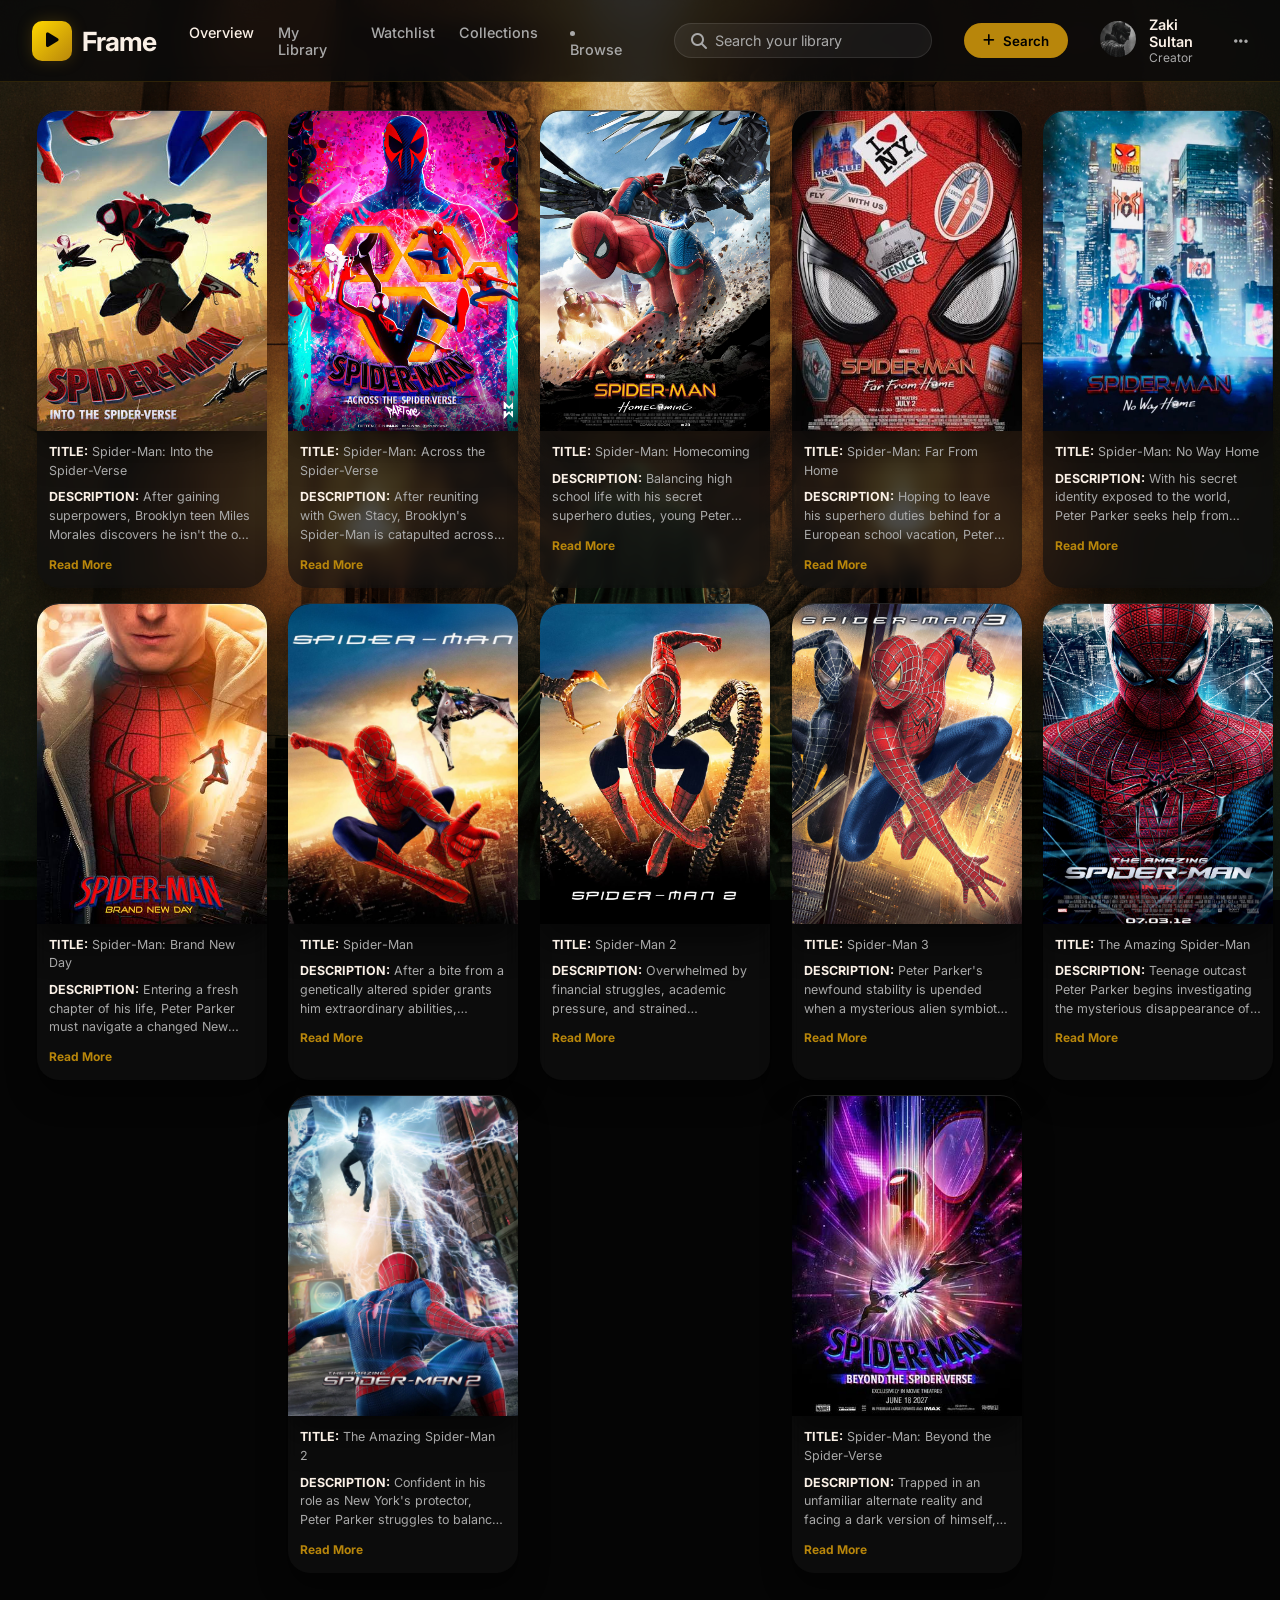
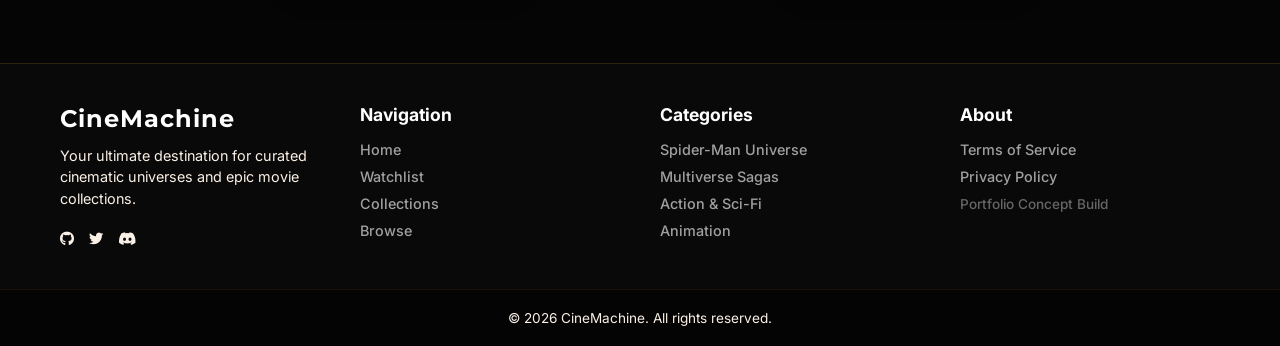
==== index.html @ 495c9191 "practicing more operators" ====
<!DOCTYPE html>
<html lang="en">
<head>
    <meta charset="UTF-8">
    <meta name="viewport" content="width=device-width, initial-scale=1.0">
    <title>Frame - Streaming Library</title>
    <!-- Font Awesome for icons -->
    <link rel="stylesheet" href="https://cdnjs.cloudflare.com/ajax/libs/font-awesome/6.4.0/css/all.min.css">
    <!-- Google Fonts -->
    <link href="https://fonts.googleapis.com/css2?family=Inter:wght@300;400;500;600;700&family=Montserrat:wght@400;500;600;700&display=swap" rel="stylesheet">
    
    <!-- Link to external CSS file -->
    <link rel="stylesheet" href="style.css">
</head>
<body>
    <div class="app-container">
        <!-- Navigation Bar -->
        <nav class="navbar">
            <div class="nav-left">
                <div class="logo">
                    <div class="logo-icon"><i class="fa-solid fa-play"></i></div>
                    <span>Frame</span>
                </div>
                <ul class="nav-links">
                    <li class="active"><a href="#">Overview</a></li>
                    <li><a href="#">My Library</a></li>
                    <li><a href="#">Watchlist</a></li>
                    <li><a href="#">Collections</a></li>
                </ul>
                <li class="dropdown">
                    <a href="#" class="dropbtn">Browse</a>
                    <ul class="dropdown-content">
                        <li><a href="#">WEB</a></li>
                        <li><a href="#">NEW</a></li>
                        <li><a href="#">PAGE</a></li>
                    </ul>
                </li>
            </div>
            
            <div class="nav-right">
                <div class="search-bar">
                    <i class="fa-solid fa-magnifying-glass"></i>
                    <input type="text" placeholder="Search your library">
                </div>
                <button class="add-title-btn">
                    <i class="fa-solid fa-plus"></i> Search
                </button>
                <div class="user-profile">
                    <!-- Added a label around the image linked to the hidden file input so the JS avatar logic works -->
                    <label for="avatarInput" style="cursor: pointer; margin: 0; padding: 0;">
                        <img src="images/DP.jpg" onerror="this.src='https://placehold.co/36x36/111/fff?text=ZS'" alt="Zaki Sultan" class="avatar" id="navAvatar">
                    </label>
                    <input type="file" id="avatarInput" accept="image/*" style="display: none;">
                    
                    <div class="user-info">
                        <span class="user-name">Zaki Sultan</span>
                        <span class="user-plan">Creator</span>
                    </div>
                    <i class="fa-solid fa-ellipsis hover-icon"></i>
                </div>
            </div>
        </nav>
    </div>

    <div class="main-content">
       <div class="grid-header">
           <!-- <h3>RECOMMENDED FOR YOU</h3> -->
        </div>

        <div class="cards-grid">
            <div class="cards">
                <img src="images/c1.jpg" onerror="this.src='https://placehold.co/300x400/111/fff?text=Spider-Verse'" alt="spider-man into the spider-verse" class="card-image">
                <div class="details">
                    <p><b>TITLE:</b> Spider-Man: Into the Spider-Verse</p>
                    <p class="desc-text"><b>DESCRIPTION:</b> After gaining superpowers, Brooklyn teen Miles Morales discovers he isn't the only Spider-Man. He must team up with dimensionally-displaced heroes to stop a ruthless kingpin from destroying their realities.</p>
                    <button class="read-more-btn">Read More</button>
                </div>
            </div>

             <div class="cards">
                <img src="images/c3.jpg" onerror="this.src='https://placehold.co/300x400/111/fff?text=Across+Verse'" alt="spider-man across the spider-verse" class="card-image">
                <div class="details">
                    <p><b>TITLE:</b> Spider-Man: Across the Spider-Verse</p>
                    <p class="desc-text"><b>DESCRIPTION:</b> After reuniting with Gwen Stacy, Brooklyn's Spider-Man is catapulted across the Multiverse where he encounters a society of spider-heroes protecting reality. When they clash over how to handle a dangerous new threat, Miles must face off against the other Spiders to save the people he loves most.</p>
                    <button class="read-more-btn">Read More</button>
                </div>
            </div>

             <div class="cards">
                <img src="images/c2.jpg" onerror="this.src='https://placehold.co/300x400/111/fff?text=Homecoming'" alt="spider-man homecoming" class="card-image">
                <div class="details">
                    <p><b>TITLE:</b> Spider-Man: Homecoming</p>
                    <p class="desc-text"><b>DESCRIPTION:</b> Balancing high school life with his secret superhero duties, young Peter Parker strives to prove himself under the watchful eye of mentor Tony Stark. But when a ruthless scavenger known as the Vulture begins peddling dangerous alien weapons, Peter must take matters into his own hands to protect his city and discover what it truly means to be a hero.</p>
                    <button class="read-more-btn">Read More</button>
                </div>
            </div>

             <div class="cards">
                <img src="images/c4.jpg" onerror="this.src='https://placehold.co/300x400/111/fff?text=Far+From+Home'" alt="spider-man far from home" class="card-image">
                <div class="details">
                    <p><b>TITLE:</b> Spider-Man: Far From Home</p>
                    <p class="desc-text"><b>DESCRIPTION:</b> Hoping to leave his superhero duties behind for a European school vacation, Peter Parker's plans are derailed when Nick Fury recruits him to fight mysterious elemental creatures. Teaming up with a new hero from another dimension, Peter must step up to protect his friends and uncover the truth behind these world-threatening attacks.</p>
                    <button class="read-more-btn">Read More</button>
                </div>
            </div>

            <div class="cards">
                <img src="images/c5.jpg" onerror="this.src='https://placehold.co/300x400/111/fff?text=No+Way+Home'" alt="spider-man no way home" class="card-image">
                <div class="details">
                    <p><b>TITLE:</b> Spider-Man: No Way Home</p>
                    <p class="desc-text"><b>DESCRIPTION:</b> With his secret identity exposed to the world, Peter Parker seeks help from Doctor Strange to magically erase the public's memory of his double life. But when the dangerous spell fractures the multiverse, Peter is forced to battle iconic villains from alternate realities and face his greatest challenge yet.</p>
                    <button class="read-more-btn">Read More</button>
                </div>
            </div>

            <div class="cards">
                <img src="images/c6.jpg" onerror="this.src='https://placehold.co/300x400/111/fff?text=Brand+New+Day'" alt="spider-man brand new day" class="card-image">
                <div class="details">
                    <p><b>TITLE:</b> Spider-Man: Brand New Day</p>
                    <p class="desc-text"><b>DESCRIPTION:</b> Entering a fresh chapter of his life, Peter Parker must navigate a changed New York City where his usual support system is gone and a wave of dangerous new criminals is on the rise. Stripped back to basics, he must rebuild his life from the ground up and rely on his classic web-slinging skills to prove once again what it takes to be Spider-Man.</p>
                    <button class="read-more-btn">Read More</button>
                </div>
            </div>

            <div class="cards">
                <img src="images/c7.jpg" onerror="this.src='https://placehold.co/300x400/111/fff?text=Spider-Man+1'" alt="spider-man" class="card-image">
                <div class="details">
                    <p><b>TITLE:</b> Spider-Man</p>
                    <p class="desc-text"><b>DESCRIPTION:</b> After a bite from a genetically altered spider grants him extraordinary abilities, awkward high schooler Peter Parker learns a painful lesson about responsibility following a personal tragedy. Embracing his destiny as Spider-Man, he must protect New York City from the ruthless and mentally unstable Green Goblin.</p>
                    <button class="read-more-btn">Read More</button>
                </div>
            </div>

            <div class="cards">
                <img src="images/c8.jpg" onerror="this.src='https://placehold.co/300x400/111/fff?text=Spider-Man+2'" alt="spider-man 2" class="card-image">
                <div class="details">
                    <p><b>TITLE:</b> Spider-Man 2</p>
                    <p class="desc-text"><b>DESCRIPTION:</b> Overwhelmed by financial struggles, academic pressure, and strained relationships, Peter Parker finds his powers fading just as a lab accident creates the multi-tentacled menace Doctor Octopus. Torn between pursuing a normal life and honoring his heroic calling, Peter must decide what wearing the mask truly costs.</p>
                    <button class="read-more-btn">Read More</button>
                </div>
            </div>

            <div class="cards">
                <img src="images/c9.jpg" onerror="this.src='https://placehold.co/300x400/111/fff?text=Spider-Man+3'" alt="spider-man 3" class="card-image">
                <div class="details">
                    <p><b>TITLE:</b> Spider-Man 3</p>
                    <p class="desc-text"><b>DESCRIPTION:</b> Peter Parker's newfound stability is upended when a mysterious alien symbiote latches onto his suit, amplifying his aggression and corrupting his moral compass. Consumed by his own hubris and inner darkness, he must fight to save his closest relationships while facing the tragic Sandman and a vengeful adversary.</p>
                    <button class="read-more-btn">Read More</button>
                </div>
            </div>

            <div class="cards">
                <img src="images/c10.jpg" onerror="this.src='https://placehold.co/300x400/111/fff?text=TASM+1'" alt="the amazing spider-man" class="card-image">
                <div class="details">
                    <p><b>TITLE:</b> The Amazing Spider-Man</p>
                    <p class="desc-text"><b>DESCRIPTION:</b> Teenage outcast Peter Parker begins investigating the mysterious disappearance of his parents, leading him to a genetic laboratory where a spider bite grants him superhuman abilities. As he uncovers his father's secrets, Peter must embrace his new identity as Spider-Man to stop his mentor-turned-enemy from unleashing a mutated reptilian menace on New York City.</p>
                    <button class="read-more-btn">Read More</button>
                </div>
            </div>

            <div class="cards">
                <img src="images/c11.webp" onerror="this.src='https://placehold.co/300x400/111/fff?text=TASM+2'" alt="the amazing spider-man 2" class="card-image">
                <div class="details">
                    <p><b>TITLE:</b> The Amazing Spider-Man 2</p>
                    <p class="desc-text"><b>DESCRIPTION:</b> Confident in his role as New York's protector, Peter Parker struggles to balance his life as Spider-Man with his complicated relationship with Gwen Stacy. When the electrifying villain Electro emerges and his old friend Harry Osborn returns, Peter realizes that all of his greatest enemies share a dark connection to the secretive corporation Oscorp.</p>
                    <button class="read-more-btn">Read More</button>
                </div>
            </div>

            <div class="cards">
                <img src="images/c12.jpg" onerror="this.src='https://placehold.co/300x400/111/fff?text=Beyond+Verse'" alt="spider-man beyond the spider-verse" class="card-image">
                <div class="details">
                    <p><b>TITLE:</b> Spider-Man: Beyond the Spider-Verse</p>
                    <p class="desc-text"><b>DESCRIPTION:</b> Trapped in an unfamiliar alternate reality and facing a dark version of himself, Miles Morales desperately races against time to return to his own dimension and protect his loved ones. As the reality-altering villain the Spot threatens to unravel the multiverse, Gwen Stacy leads a rogue team of Spider-allies on a high-stakes rescue mission before existence itself collapses.</p>
                    <button class="read-more-btn">Read More</button>
                </div>
            </div>
        </div>
    </div>

    <footer class="footer">
        <div class="footer-container">
            <!-- Brand Column -->
            <div class="footer-col brand-col">
              <h3 class="footer-logo">CineMachine</h3>
              <p class="footer-desc">Your ultimate destination for curated cinematic universes and epic movie collections.</p>
              <div class="social-icons">
                <a href="#" aria-label="https://github.com/Sultan-06" target="_blank"><i class="fa-brands fa-github"></i></a>
                <a href="#" aria-label="Twitter"><i class="fa-brands fa-twitter"></i></a>
                <a href="#" aria-label="Discord"><i class="fa-brands fa-discord"></i></a>
              </div>
            </div>

            <!-- Quick Links -->
            <div class="footer-col">
              <h4>Navigation</h4>
              <ul>
                <li><a href="#">Home</a></li>
                <li><a href="#">Watchlist</a></li>
                <li><a href="#">Collections</a></li>
                <li><a href="#">Browse</a></li>
              </ul>
            </div>

            <!-- Categories -->
            <div class="footer-col">
              <h4>Categories</h4>
              <ul>
                <li><a href="#">Spider-Man Universe</a></li>
                <li><a href="#">Multiverse Sagas</a></li>
                <li><a href="#">Action & Sci-Fi</a></li>
                <li><a href="#">Animation</a></li>
              </ul>
            </div>

            <!-- Legal / Info -->
            <div class="footer-col">
              <h4>About</h4>
              <ul>
                <li><a href="#">Terms of Service</a></li>
                <li><a href="#">Privacy Policy</a></li>
                <li><span class="footer-note">Portfolio Concept Build</span></li>
              </ul>
            </div>
        </div>
        <div class="copyright-banner">
            <p>&copy; 2026 CineMachine. All rights reserved.</p>
        </div>
    </footer>


    <!-- Link to external JS file -->
    <script src="script.js"></script>
</body>
</html>
---- style.css ----
:root {
    --accent-green: #B8860B; /* Burnished Gold */
    --accent-green-hover: #D4AF37; /* Lighter gold for hover */
    --accent-green-dim: rgba(184, 134, 11, 0.25); /* Gold with opacity */
    --text-main: #FAF0E6; /* Antique Ivory */
    --text-muted: #A9A9A9; /* Softer Grey */
    --border-color: rgba(255, 255, 255, 0.1);
}

* {
    margin: 0;
    padding: 0;
    box-sizing: border-box;
    color: var(--text-main);
    font-family: 'Inter', sans-serif;
}

body {
    margin: 0;
    padding: 0;
    /* Fallback dark color if image fails to load */
    background-color: #050505; 
    background-image: url('avgback.jpg'); 
    background-attachment: fixed; 
    background-repeat: no-repeat; 
    background-position: center center; 
    background-size: cover; 
}

/* Navbar */
.navbar {
    width: 100%;
    margin: 0;
    display: flex;
    justify-content: space-between;
    align-items: center;
    gap: 2rem;
    padding: 1rem 2rem;
    background: rgba(10, 10, 10, 0.85);
    backdrop-filter: blur(12px);
    border-bottom: 1px solid rgba(184, 134, 11, 0.2);
    position: fixed;
    top: 0;
    left: 0;
    z-index: 100;
}

.nav-left,
.nav-right {
    display: flex;
    align-items: center;
    gap: 2rem;
}

.logo {
    display: flex;
    align-items: center;
    gap: 0.6rem;
    color: var(--text-main);
    font-size: 1.65rem;
    font-weight: 700;
    letter-spacing: -0.03em;
    white-space: nowrap;
}

.logo-icon {
    display: flex;
    align-items: center;
    justify-content: center;
    width: 40px;
    height: 40px;
    color: #000;
    background: linear-gradient(135deg, #FFD700 0%, var(--accent-green) 100%);
    border-radius: 10px;
    box-shadow: 0 0 15px var(--accent-green-dim);
}

.logo-icon i {
    color: #050505;
    font-size: 1.05rem;
}

.nav-links {
    display: flex;
    gap: 1.5rem;
    padding: 0;
    list-style: none;
}

.dropdown-content,
.dropbtn,
.nav-links ,li, a {
    color: var(--text-muted);
    text-decoration: none;
    font-size: 0.9rem;
    font-weight: 500;
    transition: color 0.2s ease;
}

.nav-links a:hover,
.nav-links li.active a {
    color: var(--text-main);
}

.text-sm {
    font-size: 0.75rem;
}

.search-bar {
    display: flex;
    align-items: center;
    gap: 0.5rem;
    padding: 0.5rem 1rem;
    background: rgba(255, 255, 255, 0.06);
    border: 1px solid var(--border-color);
    border-radius: 20px;
}

.search-bar i {
    color: var(--text-muted);
}

.search-bar input {
    width: 200px;
    color: var(--text-main);
    background: transparent;
    border: none;
    outline: none;
    font-size: 0.9rem;
}

.search-bar input::placeholder {
    color: var(--text-muted);
}

.add-title-btn {
    display: flex;
    align-items: center;
    gap: 0.5rem;
    padding: 0.6rem 1.2rem;
    color: #000;
    background: var(--accent-green);
    border: none;
    border-radius: 20px;
    font-weight: 600;
    cursor: pointer;
    transition: background 0.2s ease;
}

.add-title-btn i {
    color: #000000;
}

.add-title-btn:hover {
    background: var(--accent-green-hover);
}

.user-profile {
    display: flex;
    align-items: center;
    gap: 0.8rem;
}

.avatar {
    width: 36px;
    height: 36px;
    object-fit: cover;
    border-radius: 50%;
}

.user-info {
    display: flex;
    flex-direction: column;
}

.user-name {
    font-size: 0.9rem;
    font-weight: 600;
}

.user-plan {
    color: var(--text-muted);
    font-size: 0.75rem;
}

.hover-icon {
    color: var(--text-muted);
    cursor: pointer;
}

@media (max-width: 1024px) {
    .nav-links {
        display: none;
    }
}

@media (max-width: 700px) {
    .navbar {
        padding: 1rem;
    }
    .search-bar {
        display: none;
    }
    .user-info,
    .hover-icon {
        display: none;
    }
    .nav-left,
    .nav-right {
        gap: 1rem;
    }
    .add-title-btn {
        padding: 0.55rem 0.8rem;
    }
    .grid-header {
        margin: 90px 0 0 20px !important;
    }
    .cards-grid {
        margin: 20px 0 30px 0 !important;
        justify-content: center !important;
    }
}

.main-content {
    padding-bottom: 20px;
}

.grid-header {
    display: flex;
    justify-content: space-between;
    align-items: center;
    margin: 90px 0 0 50px;
}

.cards-grid {
    display: flex;
    flex-wrap: wrap;
    justify-content: space-evenly;
    gap: 15px;
    margin: 20px 0 30px 30px;
}

.cards {
    position: relative;
    width: 230px; /* Slightly wider to accommodate text gracefully */
    /* margin-bottom: 25px; */
    display: flex;
    flex-direction: column;
    align-items: stretch;
    background: rgba(15, 15, 15, 0.75);
    backdrop-filter: blur(6px);
    border-top: 1px solid rgba(255, 255, 255, 0.1);
    border-radius: 22px;
    overflow: hidden;
    padding: 0 0 16px;
    box-shadow: 0 15px 30px rgba(0, 0, 0, 0.45);
    transition: transform 0.2s ease, height 0.3s ease;
}

.cards .card-image {
    width: 100%;
    height: 320px;
    object-fit: cover;
    display: block;
    border-radius: 22px 22px 0 0;
    box-shadow: 0 18px 35px rgba(0, 0, 0, 0.45);
}

.cards:hover {
    transform: translateY(-5px);
}

.details {
    display: flex;
    flex-direction: column;
    align-items: flex-start;
    justify-content: flex-start;
    gap: 8px;
    padding: 12px 12px 0;
    width: 100%;
}

.details p {
    font-size: 0.78rem;
    color: var(--text-muted);
    line-height: 1.5;
}

.details p b {
    color: var(--text-main);
}

/* --- Read More / Read Less Styles --- */
.desc-text {
    display: -webkit-box;
    -webkit-line-clamp: 3; /* Limits to 3 lines initially */
    -webkit-box-orient: vertical;
    overflow: hidden;
    margin-bottom: 2px;
}

.desc-text.expanded {
    -webkit-line-clamp: unset; /* Removes limit when expanded */
    display: block;
}

.read-more-btn {
    background: none;
    border: none;
    color: var(--accent-green);
    font-size: 0.75rem;
    font-weight: 700;
    cursor: pointer;
    padding: 0;
    margin-top: 2px;
    text-align: left;
    transition: color 0.2s ease;
    outline: none;
}

.read-more-btn:hover {
    color: var(--accent-green-hover);
    text-decoration: underline;
}

.footer {
    background: rgba(10, 10, 10, 0.95);
    border-top: 1px solid rgba(184, 134, 11, 0.2);
    color: var(--text-muted);
    margin-top: 40px;
}

.footer-container {
    max-width: 1200px;
    margin: 0 auto;
    display: grid;
    grid-template-columns: repeat(auto-fit, minmax(220px, 1fr));
    gap: 40px;
    padding: 40px 20px;
}

.footer-logo {
    color: #ffffff;
    font-size: 1.5rem;
    margin-bottom: 12px;
    letter-spacing: 1px;
    font-family: 'Montserrat', sans-serif;
}

.footer-desc {
    font-size: 0.9rem;
    line-height: 1.5;
    margin-bottom: 20px;
}

.footer-col h4 {
    color: #ffffff;
    font-size: 1.1rem;
    margin-bottom: 16px;
}

.footer-col ul {
    list-style: none;
    padding: 0;
    margin: 0;
}

.footer-col ul li {
    margin-bottom: 10px;
}

.footer-col ul li a, .social-icons a {
    color: #a0a0a0;
    text-decoration: none;
    font-size: 0.9rem;
    transition: color 0.2s ease;
}

.footer-col ul li a:hover, .social-icons a:hover {
    color: var(--accent-green); 
}

.social-icons {
    display: flex;
    gap: 15px;
}

.footer-note {
    font-size: 0.85rem;
    color: #666;
}

.copyright-banner {
    text-align: center;
    padding: 20px 0;
    font-size: 0.85rem;
    color: var(--text-muted);
    border-top: 1px solid rgba(184, 134, 11, 0.1); 
    background: rgba(5, 5, 5, 0.95);
}

.dropdown {
  position: relative;
  text-decoration: none;
}

.dropdown-content {
  display: none;
  position: absolute;
  min-width: 160px;
  z-index: 1;
  list-style: none;
  padding: 0;
  margin: 0;
  text-decoration: none;
}

.dropdown:hover .dropdown-content {
  display: block;
}
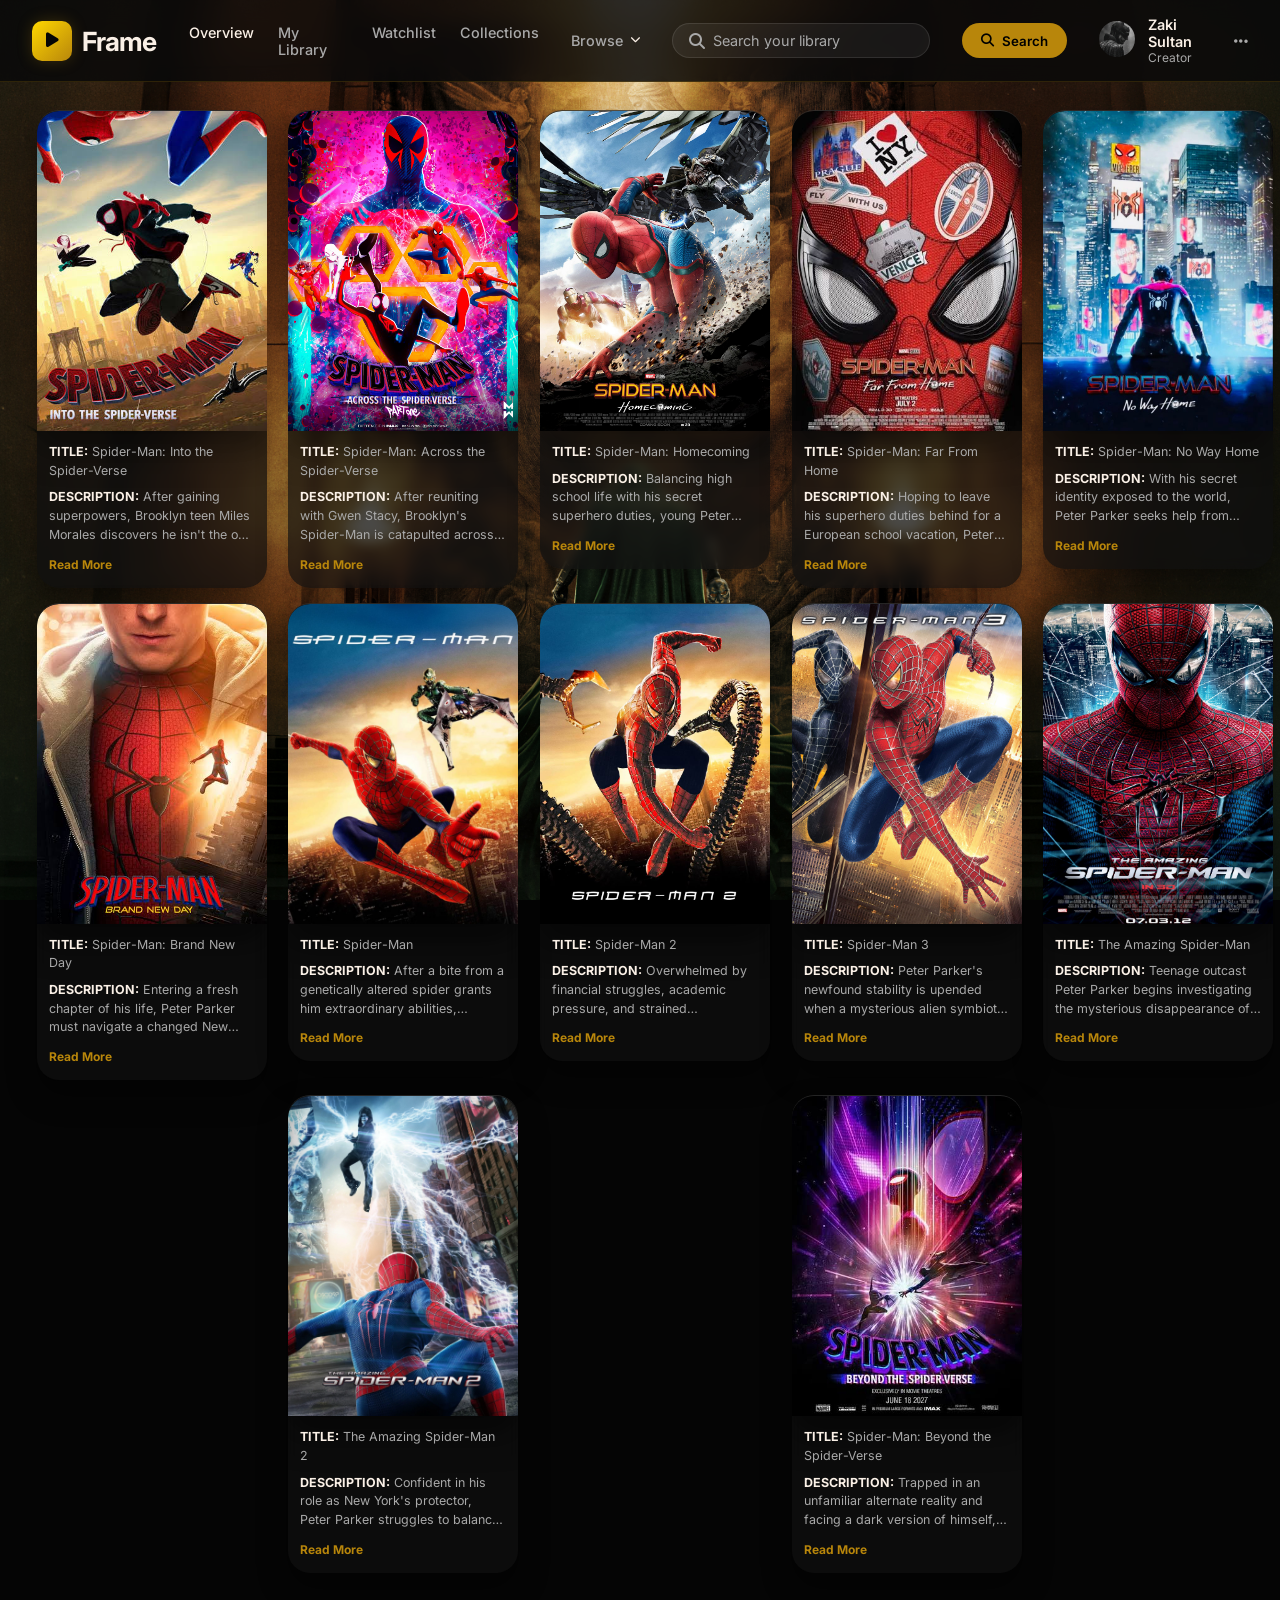
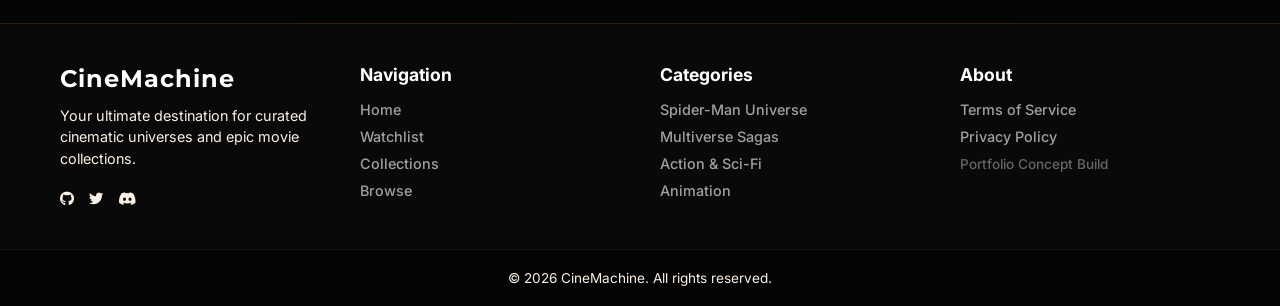
==== commit 7f03572a: "made alittle changes in navbar and footer" ====
--- a/index.html
+++ b/index.html
@@ -28,7 +28,9 @@
                     <li><a href="#">Collections</a></li>
                 </ul>
                 <li class="dropdown">
-                    <a href="#" class="dropbtn">Browse</a>
+                    <button type="button" class="dropbtn" aria-expanded="false" aria-haspopup="true">
+                        Browse <i class="fa-solid fa-chevron-down" aria-hidden="true"></i>
+                    </button>
                     <ul class="dropdown-content">
                         <li><a href="#">WEB</a></li>
                         <li><a href="#">NEW</a></li>
@@ -43,7 +45,7 @@
                     <input type="text" placeholder="Search your library">
                 </div>
                 <button class="add-title-btn">
-                    <i class="fa-solid fa-plus"></i> Search
+                    <i class="fa-solid fa-magnifying-glass"></i> Search
                 </button>
                 <div class="user-profile">
                     <!-- Added a label around the image linked to the hidden file input so the JS avatar logic works -->
--- a/style.css
+++ b/style.css
@@ -236,6 +236,7 @@
     display: flex;
     flex-wrap: wrap;
     justify-content: space-evenly;
+    align-items: flex-start;
     gap: 15px;
     margin: 20px 0 30px 30px;
 }
@@ -327,7 +328,6 @@
     background: rgba(10, 10, 10, 0.95);
     border-top: 1px solid rgba(184, 134, 11, 0.2);
     color: var(--text-muted);
-    margin-top: 40px;
 }
 
 .footer-container {
@@ -402,20 +402,72 @@
 .dropdown {
   position: relative;
   text-decoration: none;
+    list-style: none;
+}
+
+.dropbtn {
+    display: flex;
+    align-items: center;
+    gap: 0.45rem;
+    padding: 0;
+    background: none;
+    border: 0;
+    cursor: pointer;
+}
+
+.dropbtn i {
+    font-size: 0.65rem;
+    transition: transform 0.2s ease;
+}
+
+.dropdown.open .dropbtn i {
+    transform: rotate(180deg);
 }
 
 .dropdown-content {
-  display: none;
   position: absolute;
-  min-width: 160px;
-  z-index: 1;
+    top: calc(100% + 12px);
+    left: -12px;
+    z-index: 101;
+    min-width: 156px;
   list-style: none;
-  padding: 0;
+    padding: 6px;
   margin: 0;
   text-decoration: none;
-}
-
-.dropdown:hover .dropdown-content {
-  display: block;
-}
-
+    background: rgba(12, 11, 9, 0.97);
+    border: 1px solid rgba(184, 134, 11, 0.3);
+    border-radius: 8px;
+    box-shadow: 0 12px 28px rgba(0, 0, 0, 0.55);
+    backdrop-filter: blur(12px);
+    opacity: 0;
+    visibility: hidden;
+    transform: translateY(6px);
+    transition: opacity 0.18s ease, transform 0.18s ease, visibility 0.18s ease;
+}
+
+.dropdown-content li {
+    list-style: none;
+}
+
+.dropdown-content a {
+    display: block;
+    padding: 0.65rem 0.75rem;
+    color: var(--text-muted);
+    font-size: 0.8rem;
+    font-weight: 600;
+    border-radius: 5px;
+    transition: color 0.18s ease, background-color 0.18s ease;
+}
+
+.dropdown-content a:hover,
+.dropdown-content a:focus-visible {
+    color: var(--accent-green-hover);
+    background: rgba(184, 134, 11, 0.14);
+    outline: none;
+}
+
+.dropdown.open .dropdown-content {
+    opacity: 1;
+    visibility: visible;
+    transform: translateY(0);
+}
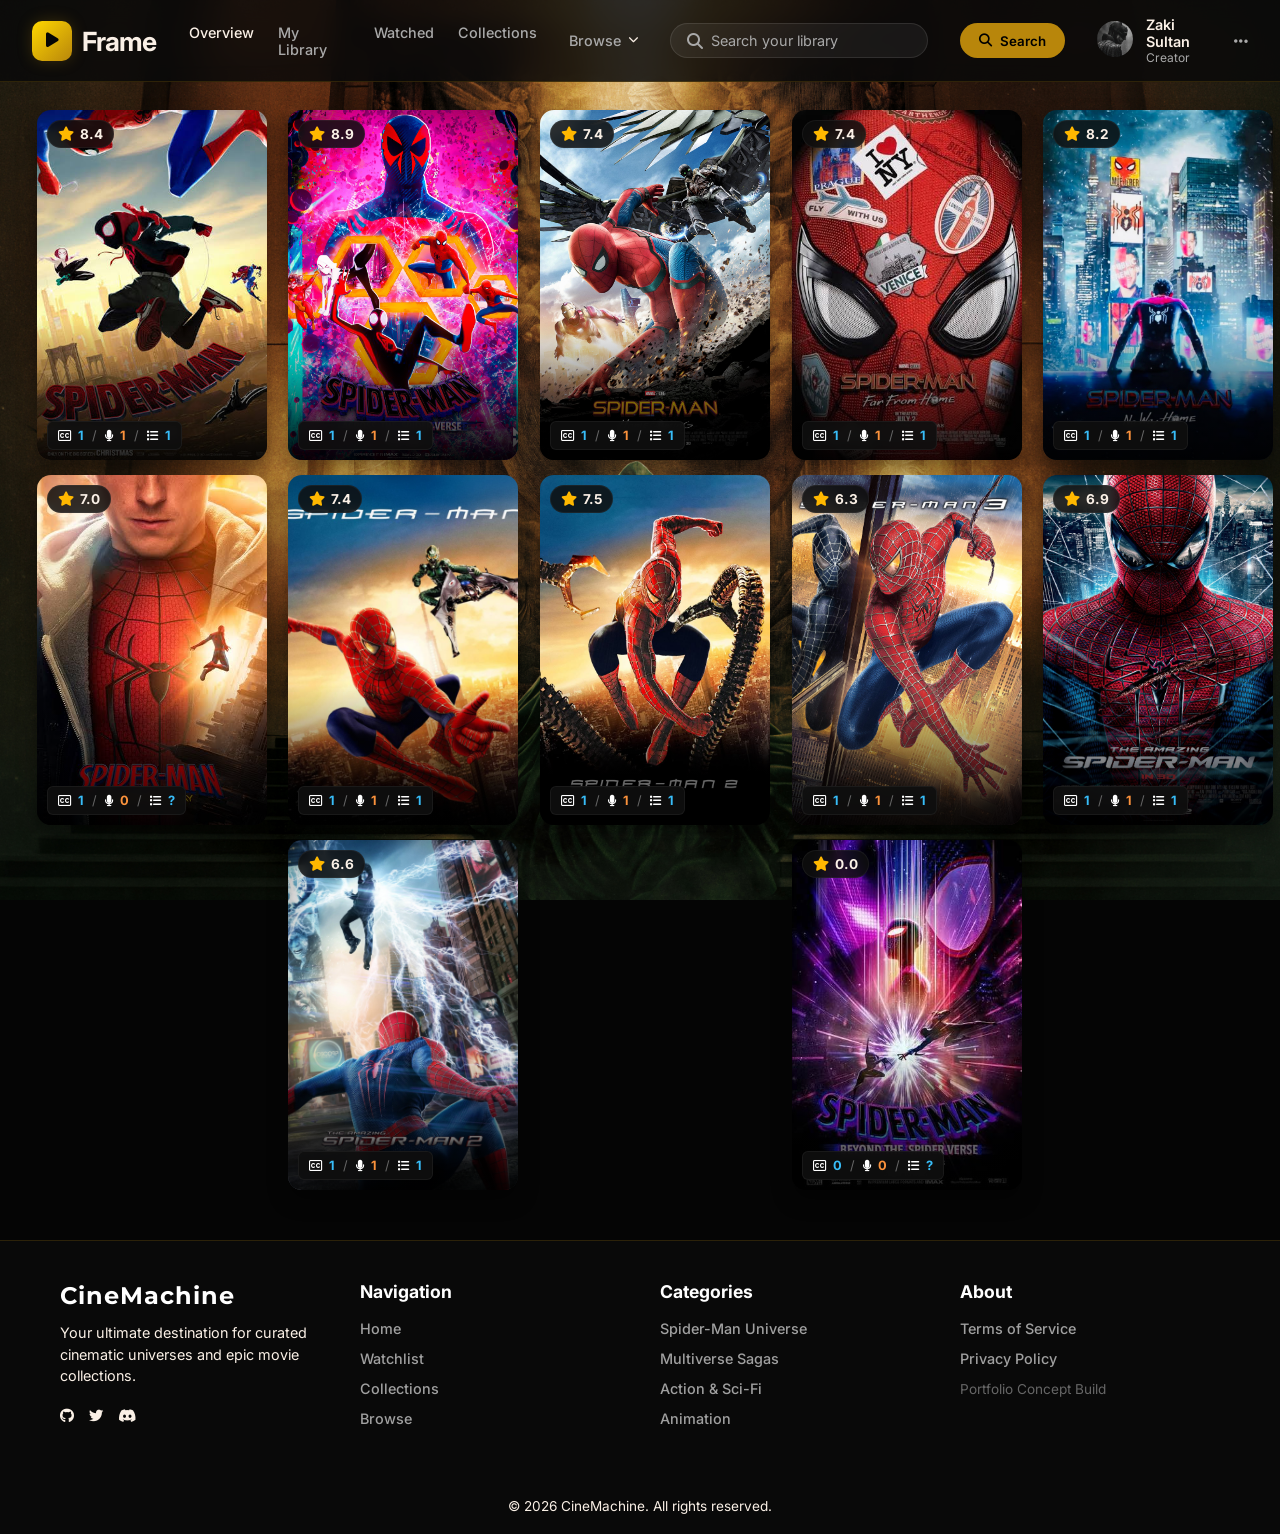
==== commit 21b62756: "changes the layout of the webpage" ====
--- a/index.html
+++ b/index.html
@@ -23,8 +23,8 @@
                 </div>
                 <ul class="nav-links">
                     <li class="active"><a href="#">Overview</a></li>
-                    <li><a href="#">My Library</a></li>
-                    <li><a href="#">Watchlist</a></li>
+                    <li><a href="pages/mylibrary.html">My Library</a></li>
+                    <li><a href="#">Watched</a></li>
                     <li><a href="#">Collections</a></li>
                 </ul>
                 <li class="dropdown">
@@ -69,114 +69,9 @@
            <!-- <h3>RECOMMENDED FOR YOU</h3> -->
         </div>
 
-        <div class="cards-grid">
-            <div class="cards">
-                <img src="images/c1.jpg" onerror="this.src='https://placehold.co/300x400/111/fff?text=Spider-Verse'" alt="spider-man into the spider-verse" class="card-image">
-                <div class="details">
-                    <p><b>TITLE:</b> Spider-Man: Into the Spider-Verse</p>
-                    <p class="desc-text"><b>DESCRIPTION:</b> After gaining superpowers, Brooklyn teen Miles Morales discovers he isn't the only Spider-Man. He must team up with dimensionally-displaced heroes to stop a ruthless kingpin from destroying their realities.</p>
-                    <button class="read-more-btn">Read More</button>
-                </div>
-            </div>
-
-             <div class="cards">
-                <img src="images/c3.jpg" onerror="this.src='https://placehold.co/300x400/111/fff?text=Across+Verse'" alt="spider-man across the spider-verse" class="card-image">
-                <div class="details">
-                    <p><b>TITLE:</b> Spider-Man: Across the Spider-Verse</p>
-                    <p class="desc-text"><b>DESCRIPTION:</b> After reuniting with Gwen Stacy, Brooklyn's Spider-Man is catapulted across the Multiverse where he encounters a society of spider-heroes protecting reality. When they clash over how to handle a dangerous new threat, Miles must face off against the other Spiders to save the people he loves most.</p>
-                    <button class="read-more-btn">Read More</button>
-                </div>
-            </div>
-
-             <div class="cards">
-                <img src="images/c2.jpg" onerror="this.src='https://placehold.co/300x400/111/fff?text=Homecoming'" alt="spider-man homecoming" class="card-image">
-                <div class="details">
-                    <p><b>TITLE:</b> Spider-Man: Homecoming</p>
-                    <p class="desc-text"><b>DESCRIPTION:</b> Balancing high school life with his secret superhero duties, young Peter Parker strives to prove himself under the watchful eye of mentor Tony Stark. But when a ruthless scavenger known as the Vulture begins peddling dangerous alien weapons, Peter must take matters into his own hands to protect his city and discover what it truly means to be a hero.</p>
-                    <button class="read-more-btn">Read More</button>
-                </div>
-            </div>
-
-             <div class="cards">
-                <img src="images/c4.jpg" onerror="this.src='https://placehold.co/300x400/111/fff?text=Far+From+Home'" alt="spider-man far from home" class="card-image">
-                <div class="details">
-                    <p><b>TITLE:</b> Spider-Man: Far From Home</p>
-                    <p class="desc-text"><b>DESCRIPTION:</b> Hoping to leave his superhero duties behind for a European school vacation, Peter Parker's plans are derailed when Nick Fury recruits him to fight mysterious elemental creatures. Teaming up with a new hero from another dimension, Peter must step up to protect his friends and uncover the truth behind these world-threatening attacks.</p>
-                    <button class="read-more-btn">Read More</button>
-                </div>
-            </div>
-
-            <div class="cards">
-                <img src="images/c5.jpg" onerror="this.src='https://placehold.co/300x400/111/fff?text=No+Way+Home'" alt="spider-man no way home" class="card-image">
-                <div class="details">
-                    <p><b>TITLE:</b> Spider-Man: No Way Home</p>
-                    <p class="desc-text"><b>DESCRIPTION:</b> With his secret identity exposed to the world, Peter Parker seeks help from Doctor Strange to magically erase the public's memory of his double life. But when the dangerous spell fractures the multiverse, Peter is forced to battle iconic villains from alternate realities and face his greatest challenge yet.</p>
-                    <button class="read-more-btn">Read More</button>
-                </div>
-            </div>
-
-            <div class="cards">
-                <img src="images/c6.jpg" onerror="this.src='https://placehold.co/300x400/111/fff?text=Brand+New+Day'" alt="spider-man brand new day" class="card-image">
-                <div class="details">
-                    <p><b>TITLE:</b> Spider-Man: Brand New Day</p>
-                    <p class="desc-text"><b>DESCRIPTION:</b> Entering a fresh chapter of his life, Peter Parker must navigate a changed New York City where his usual support system is gone and a wave of dangerous new criminals is on the rise. Stripped back to basics, he must rebuild his life from the ground up and rely on his classic web-slinging skills to prove once again what it takes to be Spider-Man.</p>
-                    <button class="read-more-btn">Read More</button>
-                </div>
-            </div>
-
-            <div class="cards">
-                <img src="images/c7.jpg" onerror="this.src='https://placehold.co/300x400/111/fff?text=Spider-Man+1'" alt="spider-man" class="card-image">
-                <div class="details">
-                    <p><b>TITLE:</b> Spider-Man</p>
-                    <p class="desc-text"><b>DESCRIPTION:</b> After a bite from a genetically altered spider grants him extraordinary abilities, awkward high schooler Peter Parker learns a painful lesson about responsibility following a personal tragedy. Embracing his destiny as Spider-Man, he must protect New York City from the ruthless and mentally unstable Green Goblin.</p>
-                    <button class="read-more-btn">Read More</button>
-                </div>
-            </div>
-
-            <div class="cards">
-                <img src="images/c8.jpg" onerror="this.src='https://placehold.co/300x400/111/fff?text=Spider-Man+2'" alt="spider-man 2" class="card-image">
-                <div class="details">
-                    <p><b>TITLE:</b> Spider-Man 2</p>
-                    <p class="desc-text"><b>DESCRIPTION:</b> Overwhelmed by financial struggles, academic pressure, and strained relationships, Peter Parker finds his powers fading just as a lab accident creates the multi-tentacled menace Doctor Octopus. Torn between pursuing a normal life and honoring his heroic calling, Peter must decide what wearing the mask truly costs.</p>
-                    <button class="read-more-btn">Read More</button>
-                </div>
-            </div>
-
-            <div class="cards">
-                <img src="images/c9.jpg" onerror="this.src='https://placehold.co/300x400/111/fff?text=Spider-Man+3'" alt="spider-man 3" class="card-image">
-                <div class="details">
-                    <p><b>TITLE:</b> Spider-Man 3</p>
-                    <p class="desc-text"><b>DESCRIPTION:</b> Peter Parker's newfound stability is upended when a mysterious alien symbiote latches onto his suit, amplifying his aggression and corrupting his moral compass. Consumed by his own hubris and inner darkness, he must fight to save his closest relationships while facing the tragic Sandman and a vengeful adversary.</p>
-                    <button class="read-more-btn">Read More</button>
-                </div>
-            </div>
-
-            <div class="cards">
-                <img src="images/c10.jpg" onerror="this.src='https://placehold.co/300x400/111/fff?text=TASM+1'" alt="the amazing spider-man" class="card-image">
-                <div class="details">
-                    <p><b>TITLE:</b> The Amazing Spider-Man</p>
-                    <p class="desc-text"><b>DESCRIPTION:</b> Teenage outcast Peter Parker begins investigating the mysterious disappearance of his parents, leading him to a genetic laboratory where a spider bite grants him superhuman abilities. As he uncovers his father's secrets, Peter must embrace his new identity as Spider-Man to stop his mentor-turned-enemy from unleashing a mutated reptilian menace on New York City.</p>
-                    <button class="read-more-btn">Read More</button>
-                </div>
-            </div>
-
-            <div class="cards">
-                <img src="images/c11.webp" onerror="this.src='https://placehold.co/300x400/111/fff?text=TASM+2'" alt="the amazing spider-man 2" class="card-image">
-                <div class="details">
-                    <p><b>TITLE:</b> The Amazing Spider-Man 2</p>
-                    <p class="desc-text"><b>DESCRIPTION:</b> Confident in his role as New York's protector, Peter Parker struggles to balance his life as Spider-Man with his complicated relationship with Gwen Stacy. When the electrifying villain Electro emerges and his old friend Harry Osborn returns, Peter realizes that all of his greatest enemies share a dark connection to the secretive corporation Oscorp.</p>
-                    <button class="read-more-btn">Read More</button>
-                </div>
-            </div>
-
-            <div class="cards">
-                <img src="images/c12.jpg" onerror="this.src='https://placehold.co/300x400/111/fff?text=Beyond+Verse'" alt="spider-man beyond the spider-verse" class="card-image">
-                <div class="details">
-                    <p><b>TITLE:</b> Spider-Man: Beyond the Spider-Verse</p>
-                    <p class="desc-text"><b>DESCRIPTION:</b> Trapped in an unfamiliar alternate reality and facing a dark version of himself, Miles Morales desperately races against time to return to his own dimension and protect his loved ones. As the reality-altering villain the Spot threatens to unravel the multiverse, Gwen Stacy leads a rogue team of Spider-allies on a high-stakes rescue mission before existence itself collapses.</p>
-                    <button class="read-more-btn">Read More</button>
-                </div>
-            </div>
+        <!-- This grid is now empty! JavaScript will inject the cards here -->
+        <div class="cards-grid" id="movieGrid">
+            <!-- Cards will be generated dynamically by JS -->
         </div>
     </div>
 
@@ -230,7 +125,6 @@
         </div>
     </footer>
 
-
     <!-- Link to external JS file -->
     <script src="script.js"></script>
 </body>
--- a/style.css
+++ b/style.css
@@ -20,14 +20,14 @@
     padding: 0;
     /* Fallback dark color if image fails to load */
     background-color: #050505; 
-    background-image: url('avgback.jpg'); 
+    background-image: url('images/avgback.jpg');
     background-attachment: fixed; 
     background-repeat: no-repeat; 
     background-position: center center; 
     background-size: cover; 
 }
 
-/* Navbar */
+/* --- NAVBAR --- */
 .navbar {
     width: 100%;
     margin: 0;
@@ -89,7 +89,7 @@
 
 .dropdown-content,
 .dropbtn,
-.nav-links ,li, a {
+.nav-links li, a {
     color: var(--text-muted);
     text-decoration: none;
     font-size: 0.9rem;
@@ -188,6 +188,7 @@
     cursor: pointer;
 }
 
+/* --- RESPONSIVENESS --- */
 @media (max-width: 1024px) {
     .nav-links {
         display: none;
@@ -221,6 +222,7 @@
     }
 }
 
+/* --- MAIN CONTENT & GRID --- */
 .main-content {
     padding-bottom: 20px;
 }
@@ -241,89 +243,106 @@
     margin: 20px 0 30px 30px;
 }
 
+/* --- NEW POSTER CARD STYLES --- */
 .cards {
     position: relative;
-    width: 230px; /* Slightly wider to accommodate text gracefully */
-    /* margin-bottom: 25px; */
-    display: flex;
-    flex-direction: column;
-    align-items: stretch;
-    background: rgba(15, 15, 15, 0.75);
-    backdrop-filter: blur(6px);
-    border-top: 1px solid rgba(255, 255, 255, 0.1);
-    border-radius: 22px;
+    width: 230px;
+    height: 350px; /* Forces a standard poster ratio */
+    border-radius: 14px;
     overflow: hidden;
-    padding: 0 0 16px;
-    box-shadow: 0 15px 30px rgba(0, 0, 0, 0.45);
-    transition: transform 0.2s ease, height 0.3s ease;
+    box-shadow: 0 10px 20px rgba(0, 0, 0, 0.4);
+    transition: transform 0.2s ease, box-shadow 0.2s ease;
+    cursor: pointer;
+}
+
+.cards::after {
+    /* Adds a subtle dark shadow at the bottom so the white icons always pop */
+    content: '';
+    position: absolute;
+    bottom: 0;
+    left: 0;
+    width: 100%;
+    height: 40%;
+    background: linear-gradient(to top, rgba(0,0,0,0.85) 0%, transparent 100%);
+    pointer-events: none;
+    z-index: 1;
 }
 
 .cards .card-image {
     width: 100%;
-    height: 320px;
+    height: 100%;
     object-fit: cover;
     display: block;
-    border-radius: 22px 22px 0 0;
-    box-shadow: 0 18px 35px rgba(0, 0, 0, 0.45);
+    transition: transform 0.4s ease;
 }
 
 .cards:hover {
-    transform: translateY(-5px);
-}
-
-.details {
-    display: flex;
-    flex-direction: column;
-    align-items: flex-start;
-    justify-content: flex-start;
-    gap: 8px;
-    padding: 12px 12px 0;
-    width: 100%;
-}
-
-.details p {
-    font-size: 0.78rem;
-    color: var(--text-muted);
-    line-height: 1.5;
-}
-
-.details p b {
-    color: var(--text-main);
-}
-
-/* --- Read More / Read Less Styles --- */
-.desc-text {
-    display: -webkit-box;
-    -webkit-line-clamp: 3; /* Limits to 3 lines initially */
-    -webkit-box-orient: vertical;
-    overflow: hidden;
-    margin-bottom: 2px;
-}
-
-.desc-text.expanded {
-    -webkit-line-clamp: unset; /* Removes limit when expanded */
-    display: block;
-}
-
-.read-more-btn {
-    background: none;
-    border: none;
-    color: var(--accent-green);
+    transform: translateY(-8px);
+    box-shadow: 0 15px 30px rgba(0, 0, 0, 0.6);
+}
+
+.cards:hover .card-image {
+    transform: scale(1.05); /* Slight zoom effect on hover */
+}
+
+/* --- BADGES --- */
+.rating-badge {
+    position: absolute;
+    top: 10px;
+    left: 10px;
+    background: rgba(15, 15, 15, 0.85);
+    padding: 5px 10px;
+    border-radius: 20px; /* Pill shape */
+    display: flex;
+    align-items: center;
+    gap: 6px;
+    font-size: 0.85rem;
+    font-weight: 700;
+    backdrop-filter: blur(4px);
+    border: 1px solid rgba(255,255,255,0.05);
+    z-index: 2;
+}
+
+.rating-badge i {
+    color: #FFB800; /* Gold Star */
+    font-size: 0.9rem;
+}
+
+.stats-badge {
+    position: absolute;
+    bottom: 10px;
+    left: 10px;
+    background: rgba(15, 15, 15, 0.9);
+    padding: 6px 10px;
+    border-radius: 6px; /* Slightly rounded rectangle */
+    display: flex;
+    align-items: center;
+    gap: 6px;
+    font-size: 0.8rem;
+    font-weight: 700;
+    backdrop-filter: blur(4px);
+    border: 1px solid rgba(255,255,255,0.05);
+    z-index: 2;
+}
+
+.stats-badge i {
+    color: #FFFFFF;
     font-size: 0.75rem;
-    font-weight: 700;
-    cursor: pointer;
-    padding: 0;
-    margin-top: 2px;
-    text-align: left;
-    transition: color 0.2s ease;
-    outline: none;
-}
-
-.read-more-btn:hover {
-    color: var(--accent-green-hover);
-    text-decoration: underline;
-}
-
+}
+
+.stats-badge .divider {
+    color: #666;
+    font-weight: 400;
+    margin: 0 2px;
+}
+
+/* Specific colors for the numbers like in the screenshot */
+.stats-badge .stat-sub { color: #38bdf8; } /* Light Blue */
+.stats-badge .stat-dub { color: #fb923c; } /* Orange */
+.stats-badge .stat-eps { color: #38bdf8; } /* Light Blue */
+
+
+/* --- FOOTER --- */
 .footer {
     background: rgba(10, 10, 10, 0.95);
     border-top: 1px solid rgba(184, 134, 11, 0.2);
@@ -395,10 +414,9 @@
     padding: 20px 0;
     font-size: 0.85rem;
     color: var(--text-muted);
-    border-top: 1px solid rgba(184, 134, 11, 0.1); 
-    background: rgba(5, 5, 5, 0.95);
-}
-
+}
+
+/* --- DROPDOWN --- */
 .dropdown {
   position: relative;
   text-decoration: none;
@@ -470,4 +488,4 @@
     opacity: 1;
     visibility: visible;
     transform: translateY(0);
-}
+}
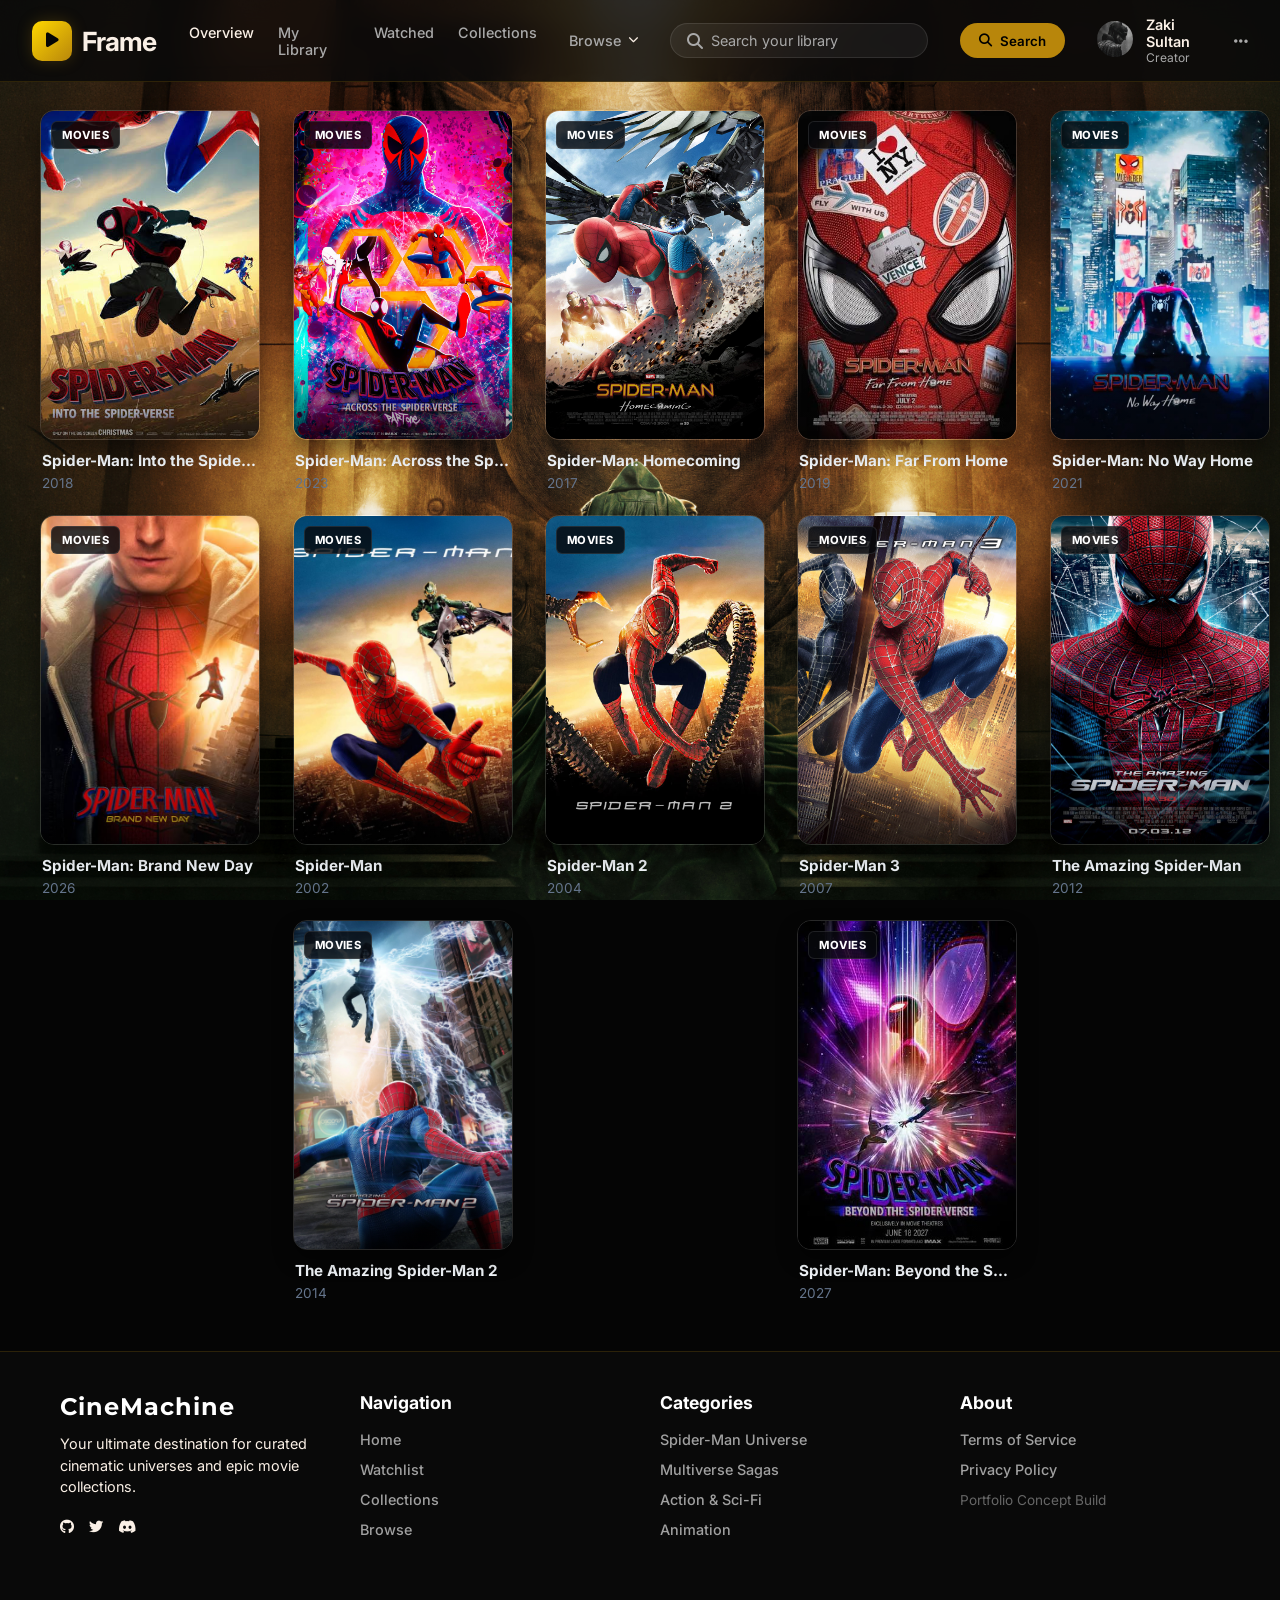
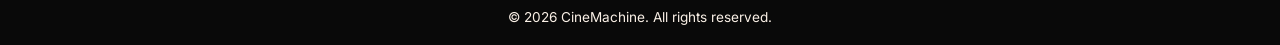
==== commit 869acd77: "made changes is mylibrary page and mai page" ====
--- a/index.html
+++ b/index.html
@@ -23,8 +23,8 @@
                 </div>
                 <ul class="nav-links">
                     <li class="active"><a href="#">Overview</a></li>
-                    <li><a href="pages/mylibrary.html">My Library</a></li>
-                    <li><a href="#">Watched</a></li>
+                    <li><a href="MyLIbrary/mylibrary.html">My Library</a></li>
+                    <li><a href="MyLIbrary/mylibrary.html?section=Watched">Watched</a></li>
                     <li><a href="#">Collections</a></li>
                 </ul>
                 <li class="dropdown">
@@ -126,6 +126,7 @@
     </footer>
 
     <!-- Link to external JS file -->
+    <script src="library-store.js"></script>
     <script src="script.js"></script>
 </body>
 </html>
--- a/style.css
+++ b/style.css
@@ -239,31 +239,34 @@
     flex-wrap: wrap;
     justify-content: space-evenly;
     align-items: flex-start;
-    gap: 15px;
+    gap: 24px 22px;
     margin: 20px 0 30px 30px;
 }
 
-/* --- NEW POSTER CARD STYLES --- */
+.media-card {
+    width: 220px;
+    min-width: 0;
+}
+
 .cards {
     position: relative;
-    width: 230px;
-    height: 350px; /* Forces a standard poster ratio */
+    width: 100%;
+    aspect-ratio: 2 / 3;
     border-radius: 14px;
     overflow: hidden;
+    border: 1px solid rgba(255, 255, 255, 0.14);
     box-shadow: 0 10px 20px rgba(0, 0, 0, 0.4);
-    transition: transform 0.2s ease, box-shadow 0.2s ease;
-    cursor: pointer;
+    transition: transform 0.2s ease, box-shadow 0.2s ease, border-color 0.2s ease;
 }
 
 .cards::after {
-    /* Adds a subtle dark shadow at the bottom so the white icons always pop */
     content: '';
     position: absolute;
     bottom: 0;
     left: 0;
     width: 100%;
-    height: 40%;
-    background: linear-gradient(to top, rgba(0,0,0,0.85) 0%, transparent 100%);
+    height: 30%;
+    background: linear-gradient(to top, rgba(0, 0, 0, 0.42), transparent);
     pointer-events: none;
     z-index: 1;
 }
@@ -276,70 +279,134 @@
     transition: transform 0.4s ease;
 }
 
-.cards:hover {
-    transform: translateY(-8px);
+.media-card:hover .cards {
+    transform: translateY(-4px);
     box-shadow: 0 15px 30px rgba(0, 0, 0, 0.6);
-}
-
-.cards:hover .card-image {
-    transform: scale(1.05); /* Slight zoom effect on hover */
-}
-
-/* --- BADGES --- */
-.rating-badge {
+    border-color: rgba(255, 255, 255, 0.3);
+}
+
+.media-card:hover .card-image {
+    transform: scale(1.04);
+}
+
+.category-badge {
     position: absolute;
     top: 10px;
     left: 10px;
-    background: rgba(15, 15, 15, 0.85);
-    padding: 5px 10px;
-    border-radius: 20px; /* Pill shape */
-    display: flex;
-    align-items: center;
-    gap: 6px;
+    padding: 6px 10px;
+    border: 1px solid rgba(255, 255, 255, 0.1);
+    border-radius: 6px;
+    color: #fff;
+    background: rgba(8, 9, 13, 0.82);
+    font-size: 0.7rem;
+    font-weight: 750;
+    letter-spacing: 0.04em;
+    z-index: 2;
+}
+
+.card-actions {
+    position: absolute;
+    top: 10px;
+    right: 10px;
+    z-index: 2;
+    display: flex;
+    flex-direction: column;
+    gap: 8px;
+    opacity: 0;
+    transition: opacity 0.2s ease;
+}
+
+.card-menu {
+    position: absolute;
+    top: 58px;
+    right: 10px;
+    z-index: 3;
+    min-width: 132px;
+    padding: 5px;
+    border: 1px solid rgba(184, 134, 11, 0.35);
+    border-radius: 8px;
+    background: rgba(12, 11, 9, 0.97);
+    box-shadow: 0 12px 28px rgba(0, 0, 0, 0.55);
+    backdrop-filter: blur(12px);
+}
+
+.card-menu[hidden] {
+    display: none;
+}
+
+.card-menu-item {
+    display: block;
+    width: 100%;
+    padding: 9px 10px;
+    border: 0;
+    border-radius: 5px;
+    color: #e2e8f0;
+    background: transparent;
+    cursor: pointer;
+    font-size: 0.82rem;
+    text-align: left;
+}
+
+.card-menu-item:hover,
+.card-menu-item:focus-visible {
+    outline: none;
+    color: #d4af37;
+    background: rgba(184, 134, 11, 0.14);
+}
+
+.media-card:hover .card-actions,
+.media-card:focus-within .card-actions {
+    opacity: 1;
+}
+
+.card-action {
+    display: grid;
+    width: 42px;
+    height: 42px;
+    place-items: center;
+    border: 1px solid rgba(255, 255, 255, 0.12);
+    border-radius: 50%;
+    color: #fff;
+    background: rgba(8, 9, 13, 0.88);
+    cursor: pointer;
+    font-size: 1rem;
+}
+
+.card-action:hover {
+    border-color: rgba(255, 255, 255, 0.4);
+    background: rgba(30, 35, 52, 0.95);
+}
+
+.favorite-button[aria-pressed="true"] {
+    border-color: rgba(239, 68, 68, 0.6);
+    color: #fb7185;
+}
+
+.options-button[aria-expanded="true"] {
+    border-color: rgba(184, 134, 11, 0.6);
+    color: #d4af37;
+}
+
+.options-button:hover {
+    border-color: rgba(184, 134, 11, 0.6);
+    color: #d4af37;
+}
+
+.card-title {
+    overflow: hidden;
+    margin: 11px 2px 5px;
+    color: #f1f5f9;
+    font-size: 0.95rem;
+    font-weight: 700;
+    text-overflow: ellipsis;
+    white-space: nowrap;
+}
+
+.card-year {
+    margin: 0 2px;
+    color: #64748b;
     font-size: 0.85rem;
-    font-weight: 700;
-    backdrop-filter: blur(4px);
-    border: 1px solid rgba(255,255,255,0.05);
-    z-index: 2;
-}
-
-.rating-badge i {
-    color: #FFB800; /* Gold Star */
-    font-size: 0.9rem;
-}
-
-.stats-badge {
-    position: absolute;
-    bottom: 10px;
-    left: 10px;
-    background: rgba(15, 15, 15, 0.9);
-    padding: 6px 10px;
-    border-radius: 6px; /* Slightly rounded rectangle */
-    display: flex;
-    align-items: center;
-    gap: 6px;
-    font-size: 0.8rem;
-    font-weight: 700;
-    backdrop-filter: blur(4px);
-    border: 1px solid rgba(255,255,255,0.05);
-    z-index: 2;
-}
-
-.stats-badge i {
-    color: #FFFFFF;
-    font-size: 0.75rem;
-}
-
-.stats-badge .divider {
-    color: #666;
-    font-weight: 400;
-    margin: 0 2px;
-}
-
-/* Specific colors for the numbers like in the screenshot */
-.stats-badge .stat-sub { color: #38bdf8; } /* Light Blue */
-.stats-badge .stat-dub { color: #fb923c; } /* Orange */
-.stats-badge .stat-eps { color: #38bdf8; } /* Light Blue */
+}
 
 
 /* --- FOOTER --- */
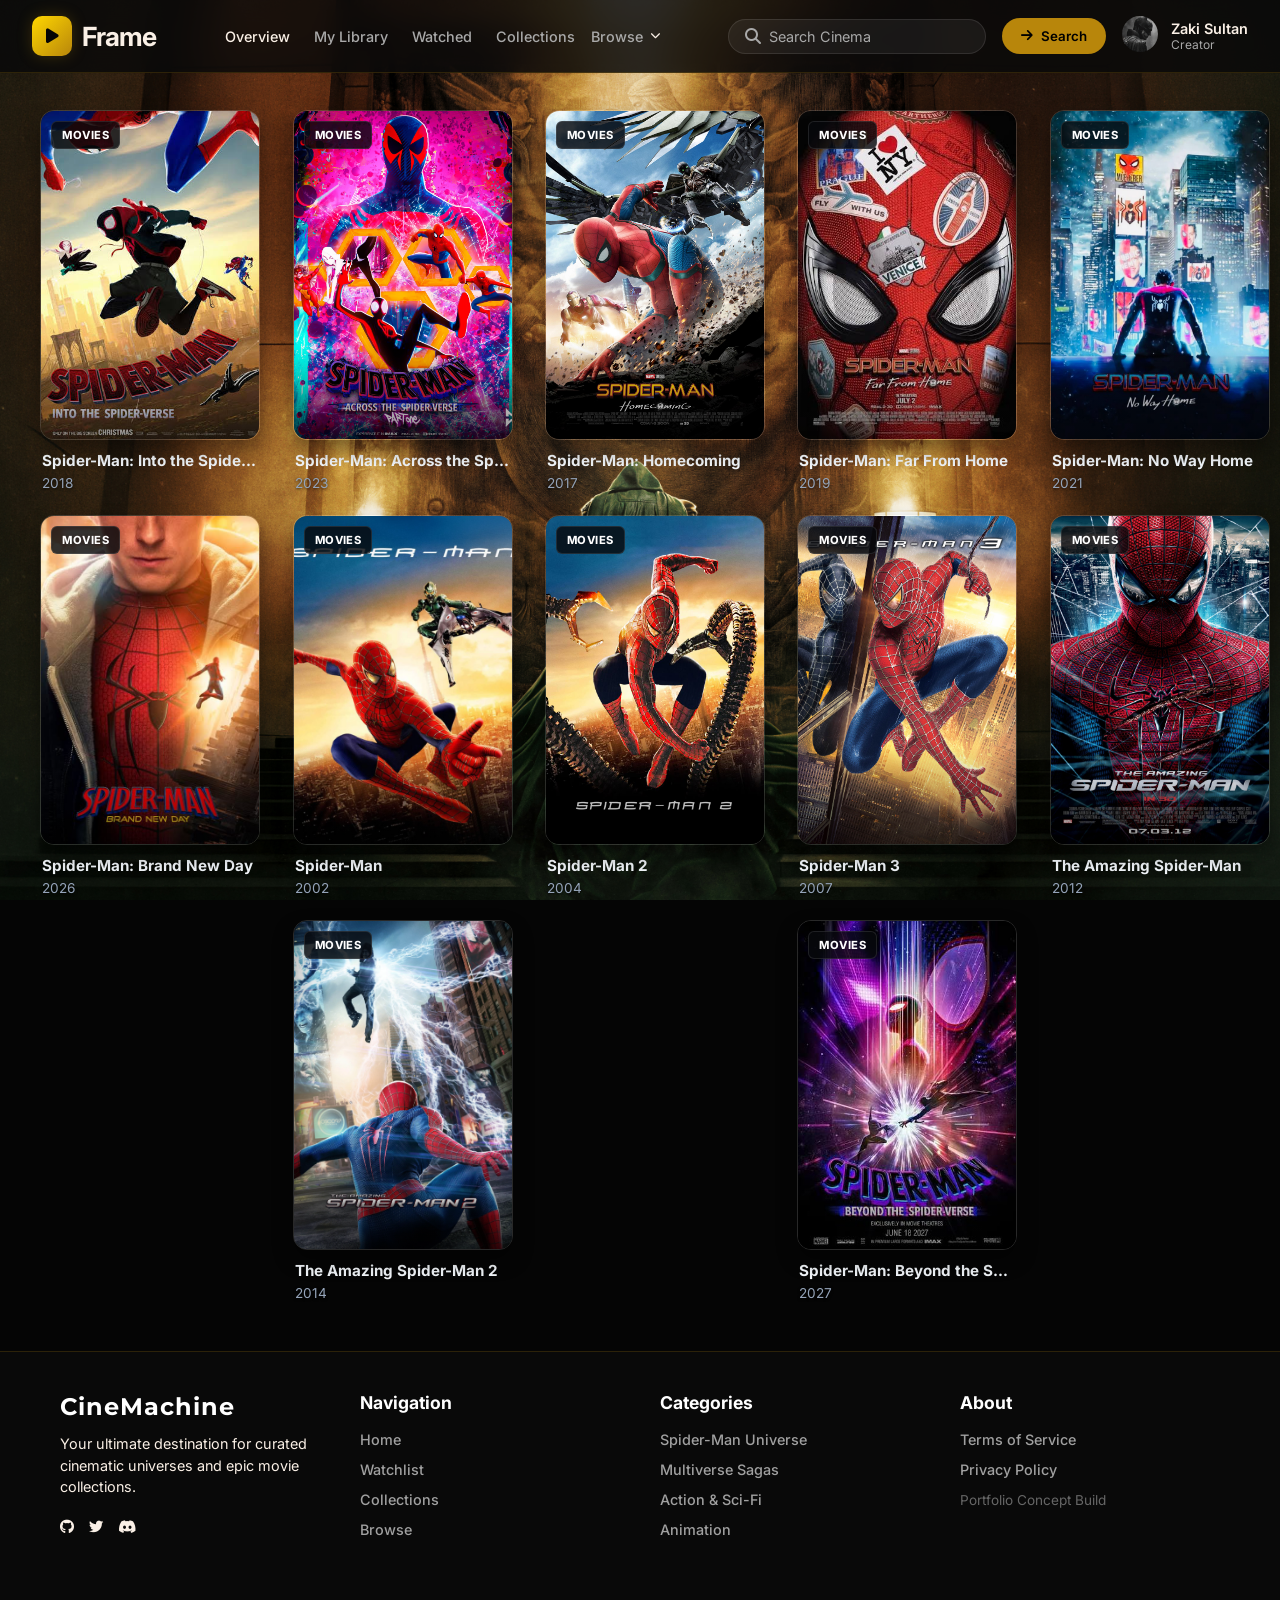
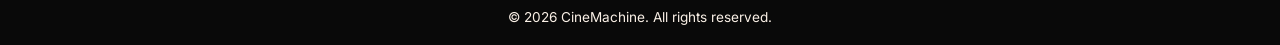
==== commit d6a7466d: "Made the navbar responsive" ====
--- a/index.html
+++ b/index.html
@@ -21,13 +21,16 @@
                     <div class="logo-icon"><i class="fa-solid fa-play"></i></div>
                     <span>Frame</span>
                 </div>
+            </div>
+
+            <div class="nav-menu" id="mobileNavMenu">
                 <ul class="nav-links">
                     <li class="active"><a href="#">Overview</a></li>
                     <li><a href="MyLIbrary/mylibrary.html">My Library</a></li>
                     <li><a href="MyLIbrary/mylibrary.html?section=Watched">Watched</a></li>
                     <li><a href="#">Collections</a></li>
                 </ul>
-                <li class="dropdown">
+                <div class="dropdown">
                     <button type="button" class="dropbtn" aria-expanded="false" aria-haspopup="true">
                         Browse <i class="fa-solid fa-chevron-down" aria-hidden="true"></i>
                     </button>
@@ -36,16 +39,17 @@
                         <li><a href="#">NEW</a></li>
                         <li><a href="#">PAGE</a></li>
                     </ul>
-                </li>
+                </div>
             </div>
-            
+
             <div class="nav-right">
                 <div class="search-bar">
                     <i class="fa-solid fa-magnifying-glass"></i>
-                    <input type="text" placeholder="Search your library">
+                    <input type="text" placeholder="Search Cinema">
                 </div>
-                <button class="add-title-btn">
-                    <i class="fa-solid fa-magnifying-glass"></i> Search
+                <button class="add-title-btn" aria-label="Search">
+                    <i class="fa-solid fa-arrow-right" aria-hidden="true"></i>
+                    <span>Search</span>
                 </button>
                 <div class="user-profile">
                     <!-- Added a label around the image linked to the hidden file input so the JS avatar logic works -->
@@ -58,7 +62,9 @@
                         <span class="user-name">Zaki Sultan</span>
                         <span class="user-plan">Creator</span>
                     </div>
-                    <i class="fa-solid fa-ellipsis hover-icon"></i>
+                    <button type="button" class="mobile-menu-toggle" aria-label="Open navigation menu" aria-expanded="false" aria-controls="mobileNavMenu">
+                        <i class="fa-solid fa-ellipsis" aria-hidden="true"></i>
+                    </button>
                 </div>
             </div>
         </nav>
--- a/style.css
+++ b/style.css
@@ -52,6 +52,17 @@
     gap: 2rem;
 }
 
+.nav-right {
+    flex-shrink: 0;
+    gap: 1rem;
+}
+
+.nav-menu {
+    display: flex;
+    align-items: center;
+    gap: 1rem;
+}
+
 .logo {
     display: flex;
     align-items: center;
@@ -151,6 +162,10 @@
     color: #000000;
 }
 
+.add-title-btn span {
+    color: #000000;
+}
+
 .add-title-btn:hover {
     background: var(--accent-green-hover);
 }
@@ -159,6 +174,18 @@
     display: flex;
     align-items: center;
     gap: 0.8rem;
+}
+
+.mobile-menu-toggle {
+    display: none;
+    align-items: center;
+    justify-content: center;
+    padding: 0.4rem;
+    color: var(--text-muted);
+    background: transparent;
+    border: 0;
+    font-size: 1.1rem;
+    cursor: pointer;
 }
 
 .avatar {
@@ -190,17 +217,60 @@
 
 /* --- RESPONSIVENESS --- */
 @media (max-width: 1024px) {
+    .nav-menu {
+        display: none;
+        position: absolute;
+        top: 100%;
+        right: 1rem;
+        left: 1rem;
+        flex-direction: column;
+        align-items: stretch;
+        gap: 0.85rem;
+        max-height: calc(100vh - 90px);
+        overflow-y: auto;
+        padding: 1rem;
+        background: rgba(10, 10, 10, 0.97);
+        border: 1px solid rgba(184, 134, 11, 0.3);
+        border-radius: 12px;
+        box-shadow: 0 12px 28px rgba(0, 0, 0, 0.55);
+        backdrop-filter: blur(12px);
+    }
+
+    .navbar.menu-open .nav-menu {
+        display: flex;
+    }
+
     .nav-links {
+        flex-direction: column;
+        gap: 0;
+    }
+
+    .nav-links a {
+        display: block;
+        padding: 0.7rem 0;
+    }
+
+    .mobile-menu-toggle {
+        display: flex;
+    }
+
+    .dropdown-content {
+        position: static;
         display: none;
+        min-width: 0;
+        margin-top: 0.5rem;
+        transform: none;
+    }
+
+    .dropdown.open .dropdown-content {
+        display: block;
     }
 }
 
 @media (max-width: 700px) {
     .navbar {
-        padding: 1rem;
-    }
-    .search-bar {
-        display: none;
+        gap: 0.5rem;
+        padding: 0.75rem;
     }
     .user-info,
     .hover-icon {
@@ -208,10 +278,26 @@
     }
     .nav-left,
     .nav-right {
-        gap: 1rem;
+        gap: 0.5rem;
+    }
+    .search-bar {
+        gap: 0.35rem;
+        padding: 0.45rem 0.65rem;
+    }
+    .search-bar input {
+        width: 90px;
+        min-width: 0;
     }
     .add-title-btn {
-        padding: 0.55rem 0.8rem;
+        justify-content: center;
+        gap: 0;
+        padding: 0.55rem 0.7rem;
+    }
+    .add-title-btn span {
+        display: none;
+    }
+    .user-profile {
+        gap: 0.5rem;
     }
     .grid-header {
         margin: 90px 0 0 20px !important;
@@ -219,6 +305,36 @@
     .cards-grid {
         margin: 20px 0 30px 0 !important;
         justify-content: center !important;
+    }
+}
+
+@media (max-width: 360px) {
+    .navbar {
+        padding: 0.65rem;
+    }
+    .logo {
+        gap: 0.4rem;
+        font-size: 1.35rem;
+    }
+    .logo-icon {
+        width: 34px;
+        height: 34px;
+    }
+    .nav-right {
+        gap: 0.35rem;
+    }
+    .search-bar {
+        padding: 0.4rem 0.5rem;
+    }
+    .search-bar input {
+        width: 65px;
+        font-size: 0.8rem;
+    }
+    .user-profile {
+        gap: 0.2rem;
+    }
+    .mobile-menu-toggle {
+        padding: 0.25rem;
     }
 }
 
@@ -404,8 +520,9 @@
 
 .card-year {
     margin: 0 2px;
-    color: #64748b;
+    color: #94a3b8;
     font-size: 0.85rem;
+    text-shadow: 0 1px 3px rgba(0, 0, 0, 0.75);
 }
 
 
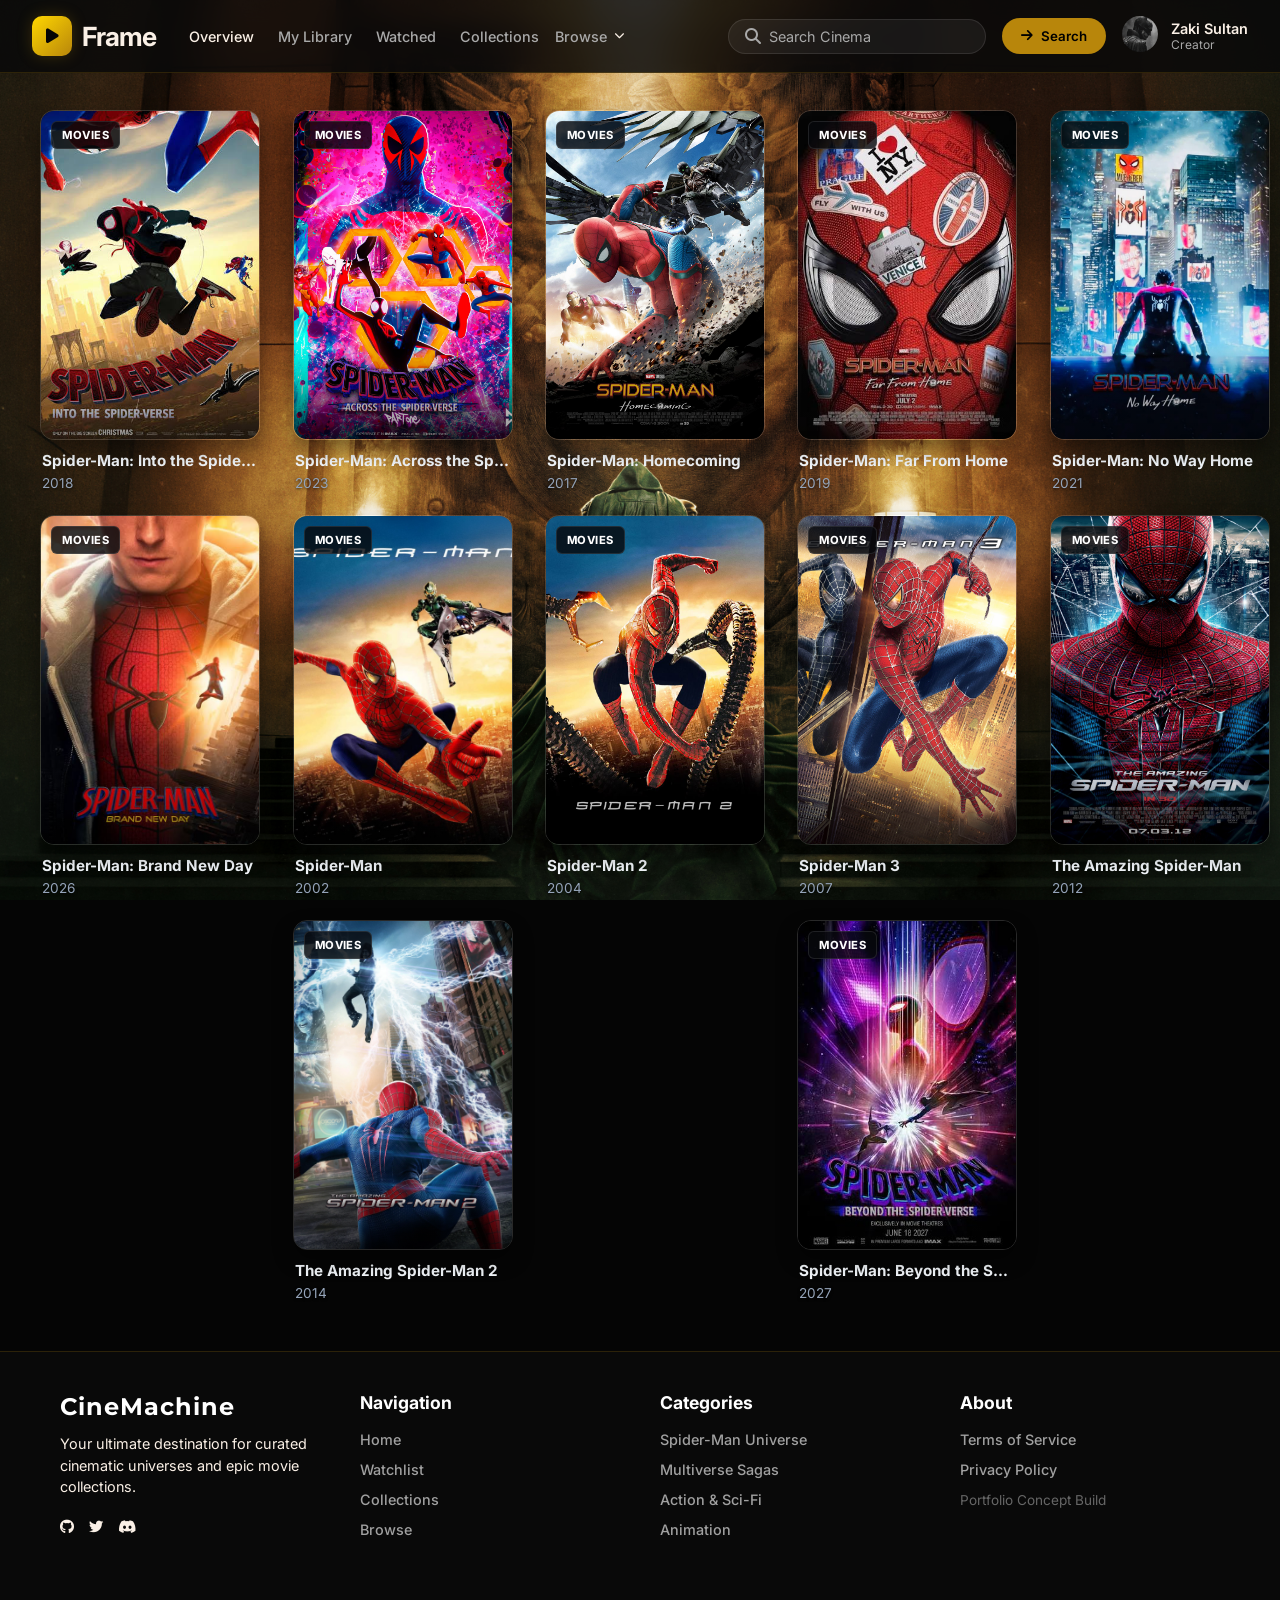
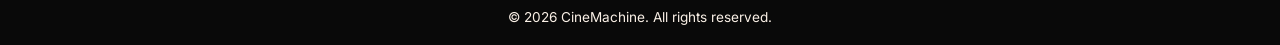
==== commit 250ecb2e: "Made the navbar responsive" ====
--- a/index.html
+++ b/index.html
@@ -21,24 +21,23 @@
                     <div class="logo-icon"><i class="fa-solid fa-play"></i></div>
                     <span>Frame</span>
                 </div>
-            </div>
-
-            <div class="nav-menu" id="mobileNavMenu">
-                <ul class="nav-links">
-                    <li class="active"><a href="#">Overview</a></li>
-                    <li><a href="MyLIbrary/mylibrary.html">My Library</a></li>
-                    <li><a href="MyLIbrary/mylibrary.html?section=Watched">Watched</a></li>
-                    <li><a href="#">Collections</a></li>
-                </ul>
-                <div class="dropdown">
-                    <button type="button" class="dropbtn" aria-expanded="false" aria-haspopup="true">
-                        Browse <i class="fa-solid fa-chevron-down" aria-hidden="true"></i>
-                    </button>
-                    <ul class="dropdown-content">
-                        <li><a href="#">WEB</a></li>
-                        <li><a href="#">NEW</a></li>
-                        <li><a href="#">PAGE</a></li>
+                <div class="nav-menu" id="mobileNavMenu">
+                    <ul class="nav-links">
+                        <li class="active"><a href="#">Overview</a></li>
+                        <li><a href="MyLIbrary/mylibrary.html">My Library</a></li>
+                        <li><a href="MyLIbrary/mylibrary.html?section=Watched">Watched</a></li>
+                        <li><a href="#">Collections</a></li>
                     </ul>
+                    <div class="dropdown">
+                        <button type="button" class="dropbtn" aria-expanded="false" aria-haspopup="true">
+                            Browse <i class="fa-solid fa-chevron-down" aria-hidden="true"></i>
+                        </button>
+                        <ul class="dropdown-content">
+                            <li><a href="#">WEB</a></li>
+                            <li><a href="#">NEW</a></li>
+                            <li><a href="#">PAGE</a></li>
+                        </ul>
+                    </div>
                 </div>
             </div>
 
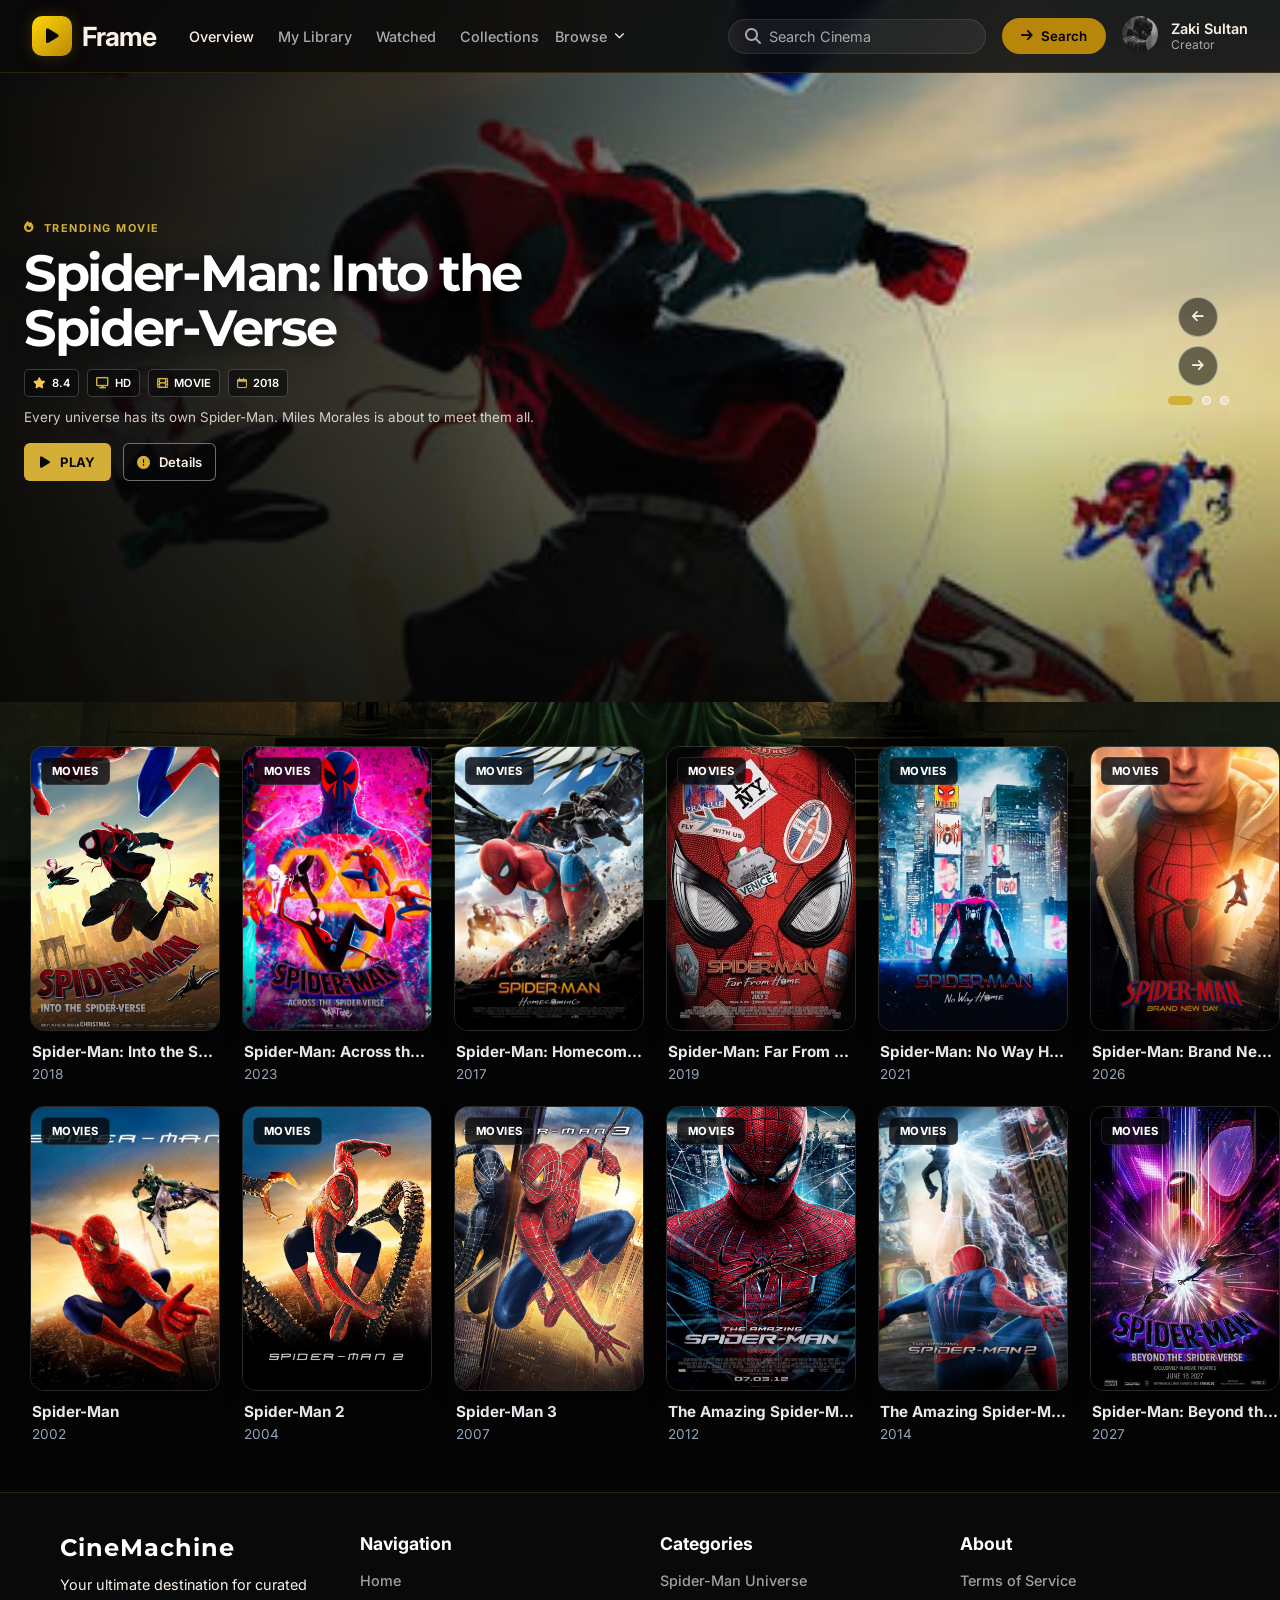
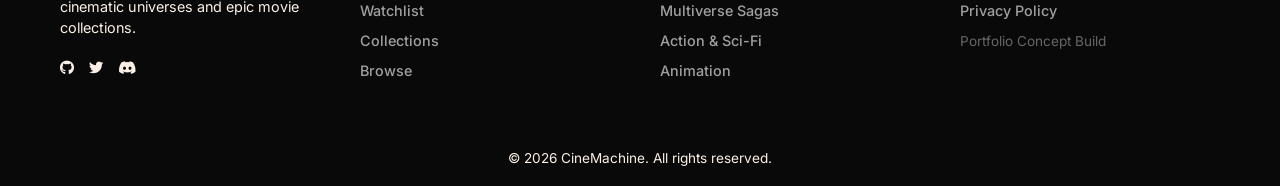
==== commit 947669bf: "added slider" ====
--- a/index.html
+++ b/index.html
@@ -70,6 +70,101 @@
     </div>
 
     <div class="main-content">
+        <section class="featured-slider" aria-label="Trending movies and series" tabindex="0">
+            <article class="featured-slide is-active" data-title="Spider-Man: Into the Spider-Verse" aria-hidden="false">
+                <img class="featured-image" src="images/c1.jpg" alt="" fetchpriority="high">
+                <div class="featured-copy">
+                    <p class="featured-eyebrow"><i class="fa-solid fa-fire" aria-hidden="true"></i> TRENDING MOVIE</p>
+                    <h1>Spider-Man: Into the Spider-Verse</h1>
+                    <div class="featured-meta" aria-label="Rating 8.4 out of 10, HD, movie, released 2018">
+                        <span class="featured-rating"><i class="fa-solid fa-star" aria-hidden="true"></i> 8.4</span>
+                        <span><i class="fa-solid fa-display" aria-hidden="true"></i> HD</span>
+                        <span><i class="fa-solid fa-film" aria-hidden="true"></i> MOVIE</span>
+                        <span><i class="fa-regular fa-calendar" aria-hidden="true"></i> 2018</span>
+                    </div>
+                    <p class="featured-description">Every universe has its own Spider-Man. Miles Morales is about to meet them all.</p>
+                    <button class="featured-explore" type="button">
+                        <i class="fa-solid fa-play" aria-hidden="true"></i>
+                        <span>PLAY</span>
+                    </button>
+                    <button class="featured-details" type="button">
+                        <i class="fa-solid fa-circle-exclamation" aria-hidden="true"></i>
+                        <span>Details</span>
+                    </button>
+                </div>
+            </article>
+            <article class="featured-slide" data-title="Spider-Man: Across the Spider-Verse" aria-hidden="true">
+                <img class="featured-image" src="images/c3.jpg" alt="">
+                <div class="featured-copy">
+                    <p class="featured-eyebrow"><i class="fa-solid fa-fire" aria-hidden="true"></i> TRENDING MOVIE</p>
+                    <h2>Spider-Man: Across the Spider-Verse</h2>
+                    <div class="featured-meta" aria-label="Rating 8.7 out of 10, 4K, movie, released 2023">
+                        <span class="featured-rating"><i class="fa-solid fa-star" aria-hidden="true"></i> 8.7</span>
+                        <span><i class="fa-solid fa-display" aria-hidden="true"></i> 4K</span>
+                        <span><i class="fa-solid fa-film" aria-hidden="true"></i> MOVIE</span>
+                        <span><i class="fa-regular fa-calendar" aria-hidden="true"></i> 2023</span>
+                    </div>
+                    <p class="featured-description">Miles swings into a multiverse of Spider-People and discovers that every choice has a cost.</p>
+                    <button class="featured-explore" type="button">
+                        <i class="fa-solid fa-play" aria-hidden="true"></i>
+                        <span>PLAY</span>
+                    </button>
+                    <button class="featured-details" type="button">
+                        <i class="fa-solid fa-circle-exclamation" aria-hidden="true"></i>
+                        <span>Details</span>
+                    </button>
+                </div>
+            </article>
+            <article class="featured-slide" data-title="Spider-Man: No Way Home" aria-hidden="true">
+                <img class="featured-image" src="images/c5.jpg" alt="">
+                <div class="featured-copy">
+                    <p class="featured-eyebrow"><i class="fa-solid fa-fire" aria-hidden="true"></i> FAN FAVORITE</p>
+                    <h2>Spider-Man: No Way Home</h2>
+                    <div class="featured-meta" aria-label="Rating 8.2 out of 10, HD, movie, released 2021">
+                        <span class="featured-rating"><i class="fa-solid fa-star" aria-hidden="true"></i> 8.2</span>
+                        <span><i class="fa-solid fa-display" aria-hidden="true"></i> HD</span>
+                        <span><i class="fa-solid fa-film" aria-hidden="true"></i> MOVIE</span>
+                        <span><i class="fa-regular fa-calendar" aria-hidden="true"></i> 2021</span>
+                    </div>
+                    <p class="featured-description">With his identity revealed, Peter asks for help—and opens the door to unexpected visitors.</p>
+                    <button class="featured-explore" type="button">
+                        <i class="fa-solid fa-play" aria-hidden="true"></i>
+                        <span>PLAY</span>
+                    </button>
+                    <button class="featured-details" type="button">
+                        <i class="fa-solid fa-circle-exclamation" aria-hidden="true"></i>
+                        <span>Details</span>
+                    </button>
+                </div>
+            </article>
+
+            <div class="featured-controls">
+                <div class="featured-arrows">
+                    <button class="featured-arrow featured-previous" type="button" aria-label="Previous featured title">
+                        <i class="fa-solid fa-arrow-left" aria-hidden="true"></i>
+                    </button>
+                    <button class="featured-arrow featured-next" type="button" aria-label="Next featured title">
+                        <i class="fa-solid fa-arrow-right" aria-hidden="true"></i>
+                    </button>
+                </div>
+                <div class="featured-dots" role="group" aria-label="Choose a featured title">
+                    <button class="featured-dot is-active" type="button" aria-label="Show Spider-Man: Into the Spider-Verse" aria-current="true"></button>
+                    <button class="featured-dot" type="button" aria-label="Show Spider-Man: Across the Spider-Verse" aria-current="false"></button>
+                    <button class="featured-dot" type="button" aria-label="Show Spider-Man: No Way Home" aria-current="false"></button>
+                </div>
+            </div>
+
+            <dialog class="featured-details-dialog" aria-labelledby="featured-details-title">
+                <button class="featured-details-close" type="button" aria-label="Close details">
+                    <i class="fa-solid fa-xmark" aria-hidden="true"></i>
+                </button>
+                <p class="featured-eyebrow">TITLE DETAILS</p>
+                <h2 id="featured-details-title"></h2>
+                <p class="featured-details-description"></p>
+                <div class="featured-details-meta"></div>
+            </dialog>
+        </section>
+
        <div class="grid-header">
            <!-- <h3>RECOMMENDED FOR YOU</h3> -->
         </div>
--- a/style.css
+++ b/style.css
@@ -300,7 +300,7 @@
         gap: 0.5rem;
     }
     .grid-header {
-        margin: 90px 0 0 20px !important;
+        margin: 24px 0 0 20px !important;
     }
     .cards-grid {
         margin: 20px 0 30px 0 !important;
@@ -343,25 +343,422 @@
     padding-bottom: 20px;
 }
 
+.featured-slider {
+    position: relative;
+    width: 100%;
+    height: clamp(520px, 78vh, 900px);
+    overflow: hidden;
+    isolation: isolate;
+    background: #100e0a;
+}
+
+.featured-slide {
+    position: absolute;
+    inset: 0;
+    display: flex;
+    align-items: center;
+    visibility: hidden;
+    opacity: 0;
+    transition: opacity 450ms ease, visibility 450ms ease;
+}
+
+.featured-slide::after {
+    position: absolute;
+    z-index: -1;
+    inset: 0;
+    content: '';
+    background:
+        linear-gradient(90deg, rgba(5, 5, 5, 0.96) 0%, rgba(5, 5, 5, 0.78) 34%, rgba(5, 5, 5, 0.12) 78%),
+        linear-gradient(0deg, rgba(5, 5, 5, 0.55), transparent 42%);
+}
+
+.featured-slide.is-active {
+    visibility: visible;
+    opacity: 1;
+}
+
+.featured-image {
+    position: absolute;
+    z-index: -2;
+    inset: 0;
+    width: 100%;
+    height: 100%;
+    object-fit: cover;
+    object-position: center 32%;
+}
+
+.featured-copy {
+    width: min(850px, 78%);
+    padding: 0 24px;
+}
+
+.featured-eyebrow {
+    display: flex;
+    align-items: center;
+    gap: 8px;
+    margin-bottom: 10px;
+    color: var(--accent-green-hover);
+    font-size: 0.68rem;
+    font-weight: 700;
+    letter-spacing: 0.14em;
+}
+
+.featured-eyebrow i {
+    color: var(--accent-green-hover);
+}
+
+.featured-copy h1,
+.featured-copy h2 {
+    max-width: 620px;
+    margin-bottom: 14px;
+    color: #fff;
+    font-family: 'Montserrat', sans-serif;
+    font-size: clamp(2.4rem, 4vw, 3.8rem);
+    font-weight: 700;
+    letter-spacing: -0.045em;
+    line-height: 1.08;
+    text-shadow: 0 3px 18px rgba(0, 0, 0, 0.45);
+}
+
+.featured-description {
+    max-width: 760px;
+    margin-top: 10px;
+    color: rgba(250, 240, 230, 0.84);
+    font-size: clamp(0.82rem, 1.05vw, 0.95rem);
+    line-height: 1.5;
+}
+
+.featured-meta {
+    display: flex;
+    flex-wrap: wrap;
+    align-items: center;
+    gap: 8px;
+    margin-top: 14px;
+}
+
+.featured-meta span {
+    display: inline-flex;
+    align-items: center;
+    gap: 6px;
+    padding: 6px 8px;
+    border: 1px solid rgba(255, 255, 255, 0.2);
+    border-radius: 5px;
+    color: #fff;
+    background: rgba(8, 8, 8, 0.58);
+    font-size: 0.7rem;
+    font-weight: 600;
+}
+
+.featured-meta i {
+    color: var(--accent-green-hover);
+}
+
+.featured-meta .featured-rating i {
+    color: #f6c453;
+}
+
+.featured-explore {
+    display: inline-flex;
+    align-items: center;
+    justify-content: center;
+    gap: 10px;
+    min-height: 38px;
+    margin-top: 16px;
+    padding: 0 16px;
+    border: 0;
+    border-radius: 6px;
+    color: #080705;
+    background: var(--accent-green-hover);
+    cursor: pointer;
+    font-size: 0.82rem;
+    font-weight: 700;
+    transition: background 180ms ease, transform 180ms ease;
+}
+
+.featured-details {
+    display: inline-flex;
+    align-items: center;
+    justify-content: center;
+    gap: 9px;
+    min-height: 38px;
+    margin: 16px 0 0 8px;
+    padding: 0 13px;
+    border: 1px solid rgba(255, 255, 255, 0.42);
+    border-radius: 6px;
+    color: #fff;
+    background: rgba(8, 8, 8, 0.55);
+    cursor: pointer;
+    font-size: 0.82rem;
+    font-weight: 600;
+    transition: border-color 180ms ease, background 180ms ease;
+}
+
+.featured-details:hover {
+    border-color: var(--accent-green-hover);
+    background: rgba(8, 8, 8, 0.8);
+}
+
+.featured-details i {
+    color: var(--accent-green-hover);
+}
+
+.featured-explore:hover {
+    transform: translateY(-2px);
+    background: #f0ce5c;
+}
+
+.featured-explore i,
+.featured-explore span {
+    color: #080705;
+}
+
+.featured-controls {
+    position: absolute;
+    right: clamp(20px, 4vw, 58px);
+    top: 50%;
+    display: flex;
+    align-items: center;
+    flex-direction: column;
+    gap: 10px;
+    z-index: 2;
+    transform: translateY(-50%);
+}
+
+.featured-dots,
+.featured-arrows {
+    display: flex;
+    align-items: center;
+    gap: 9px;
+}
+
+.featured-arrows {
+    flex-direction: column;
+}
+
+.featured-dot {
+    width: 9px;
+    height: 9px;
+    padding: 0;
+    border: 1px solid rgba(255, 255, 255, 0.8);
+    border-radius: 50%;
+    background: rgba(255, 255, 255, 0.35);
+    cursor: pointer;
+    transition: width 180ms ease, border-radius 180ms ease, background 180ms ease;
+}
+
+.featured-dot.is-active {
+    width: 25px;
+    border-color: var(--accent-green-hover);
+    border-radius: 8px;
+    background: var(--accent-green-hover);
+}
+
+.featured-arrow {
+    display: grid;
+    width: 40px;
+    height: 40px;
+    place-items: center;
+    border: 1px solid rgba(255, 255, 255, 0.45);
+    border-radius: 50%;
+    color: #fff;
+    background: rgba(8, 8, 8, 0.55);
+    cursor: pointer;
+    transition: color 180ms ease, border-color 180ms ease, background 180ms ease;
+}
+
+.featured-arrow:hover {
+    border-color: var(--accent-green-hover);
+    color: #080705;
+    background: var(--accent-green-hover);
+}
+
+.featured-arrow:hover i {
+    color: #080705;
+}
+
+.featured-slider:focus-visible,
+.featured-dot:focus-visible,
+.featured-arrow:focus-visible,
+.featured-explore:focus-visible,
+.featured-details:focus-visible,
+.featured-details-close:focus-visible {
+    outline: 2px solid var(--accent-green-hover);
+    outline-offset: 3px;
+}
+
+.featured-details-dialog {
+    position: fixed;
+    inset: 50% auto auto 50%;
+    width: min(520px, calc(100% - 32px));
+    max-width: none;
+    max-height: calc(100% - 32px);
+    padding: 32px;
+    overflow-y: auto;
+    transform: translate(-50%, -50%);
+    border: 1px solid rgba(212, 175, 55, 0.42);
+    border-radius: 14px;
+    color: var(--text-main);
+    background: #11100d;
+    box-shadow: 0 24px 80px rgba(0, 0, 0, 0.7);
+}
+
+.featured-details-dialog::backdrop {
+    background: rgba(0, 0, 0, 0.78);
+    backdrop-filter: blur(4px);
+}
+
+.featured-details-dialog .featured-eyebrow {
+    margin-bottom: 10px;
+}
+
+.featured-details-dialog h2 {
+    margin: 0 36px 12px 0;
+    color: #fff;
+    font-family: 'Montserrat', sans-serif;
+    font-size: clamp(1.5rem, 5vw, 2rem);
+    line-height: 1.2;
+}
+
+.featured-details-description {
+    color: rgba(250, 240, 230, 0.82);
+    line-height: 1.65;
+}
+
+.featured-details-meta {
+    display: flex;
+    flex-wrap: wrap;
+    gap: 8px;
+    margin-top: 20px;
+}
+
+.featured-details-meta span {
+    display: inline-flex;
+    align-items: center;
+    gap: 6px;
+    padding: 7px 10px;
+    border: 1px solid rgba(255, 255, 255, 0.2);
+    border-radius: 5px;
+    color: #fff;
+    background: rgba(255, 255, 255, 0.05);
+    font-size: 0.8rem;
+}
+
+.featured-details-meta i {
+    color: var(--accent-green-hover);
+}
+
+.featured-details-close {
+    position: absolute;
+    top: 16px;
+    right: 16px;
+    display: grid;
+    width: 34px;
+    height: 34px;
+    place-items: center;
+    border: 1px solid rgba(255, 255, 255, 0.25);
+    border-radius: 50%;
+    color: #fff;
+    background: transparent;
+    cursor: pointer;
+}
+
 .grid-header {
     display: flex;
     justify-content: space-between;
     align-items: center;
-    margin: 90px 0 0 50px;
+    margin: 24px 0 0 50px;
 }
 
 .cards-grid {
-    display: flex;
-    flex-wrap: wrap;
-    justify-content: space-evenly;
+    display: grid;
+    grid-template-columns: repeat(2, minmax(0, 1fr));
+    justify-content: center;
+    justify-items: center;
     align-items: flex-start;
     gap: 24px 22px;
     margin: 20px 0 30px 30px;
 }
 
 .media-card {
-    width: 220px;
+    width: 100%;
+    max-width: 220px;
     min-width: 0;
+}
+
+@media (min-width: 520px) {
+    .cards-grid {
+        grid-template-columns: repeat(3, minmax(0, 1fr));
+    }
+}
+
+@media (min-width: 760px) {
+    .cards-grid {
+        grid-template-columns: repeat(4, minmax(0, 1fr));
+    }
+}
+
+@media (min-width: 1000px) {
+    .cards-grid {
+        grid-template-columns: repeat(5, minmax(0, 1fr));
+    }
+}
+
+@media (min-width: 1240px) {
+    .cards-grid {
+        grid-template-columns: repeat(6, minmax(0, 1fr));
+    }
+}
+
+@media (max-width: 700px) {
+    .featured-slider {
+        height: clamp(520px, 78vh, 760px);
+    }
+
+    .featured-image {
+        object-position: 58% center;
+    }
+
+    .featured-slide::after {
+        background:
+            linear-gradient(90deg, rgba(5, 5, 5, 0.88), rgba(5, 5, 5, 0.32)),
+            linear-gradient(0deg, rgba(5, 5, 5, 0.78), transparent 75%);
+    }
+
+    .featured-copy {
+        width: min(100%, 600px);
+        padding: 0 20px;
+    }
+
+    .featured-copy h1,
+    .featured-copy h2 {
+        font-size: clamp(1.8rem, 7vw, 2.6rem);
+    }
+
+    .featured-controls {
+        right: 20px;
+        bottom: 16px;
+        top: auto;
+        transform: none;
+    }
+
+    .featured-arrow {
+        width: 36px;
+        height: 36px;
+    }
+
+    .featured-details-dialog {
+        padding: 26px 22px;
+    }
+}
+
+@media (prefers-reduced-motion: reduce) {
+    .featured-slide,
+    .featured-dot,
+    .featured-explore,
+    .featured-arrow,
+    .featured-details {
+        transition: none;
+    }
 }
 
 .cards {
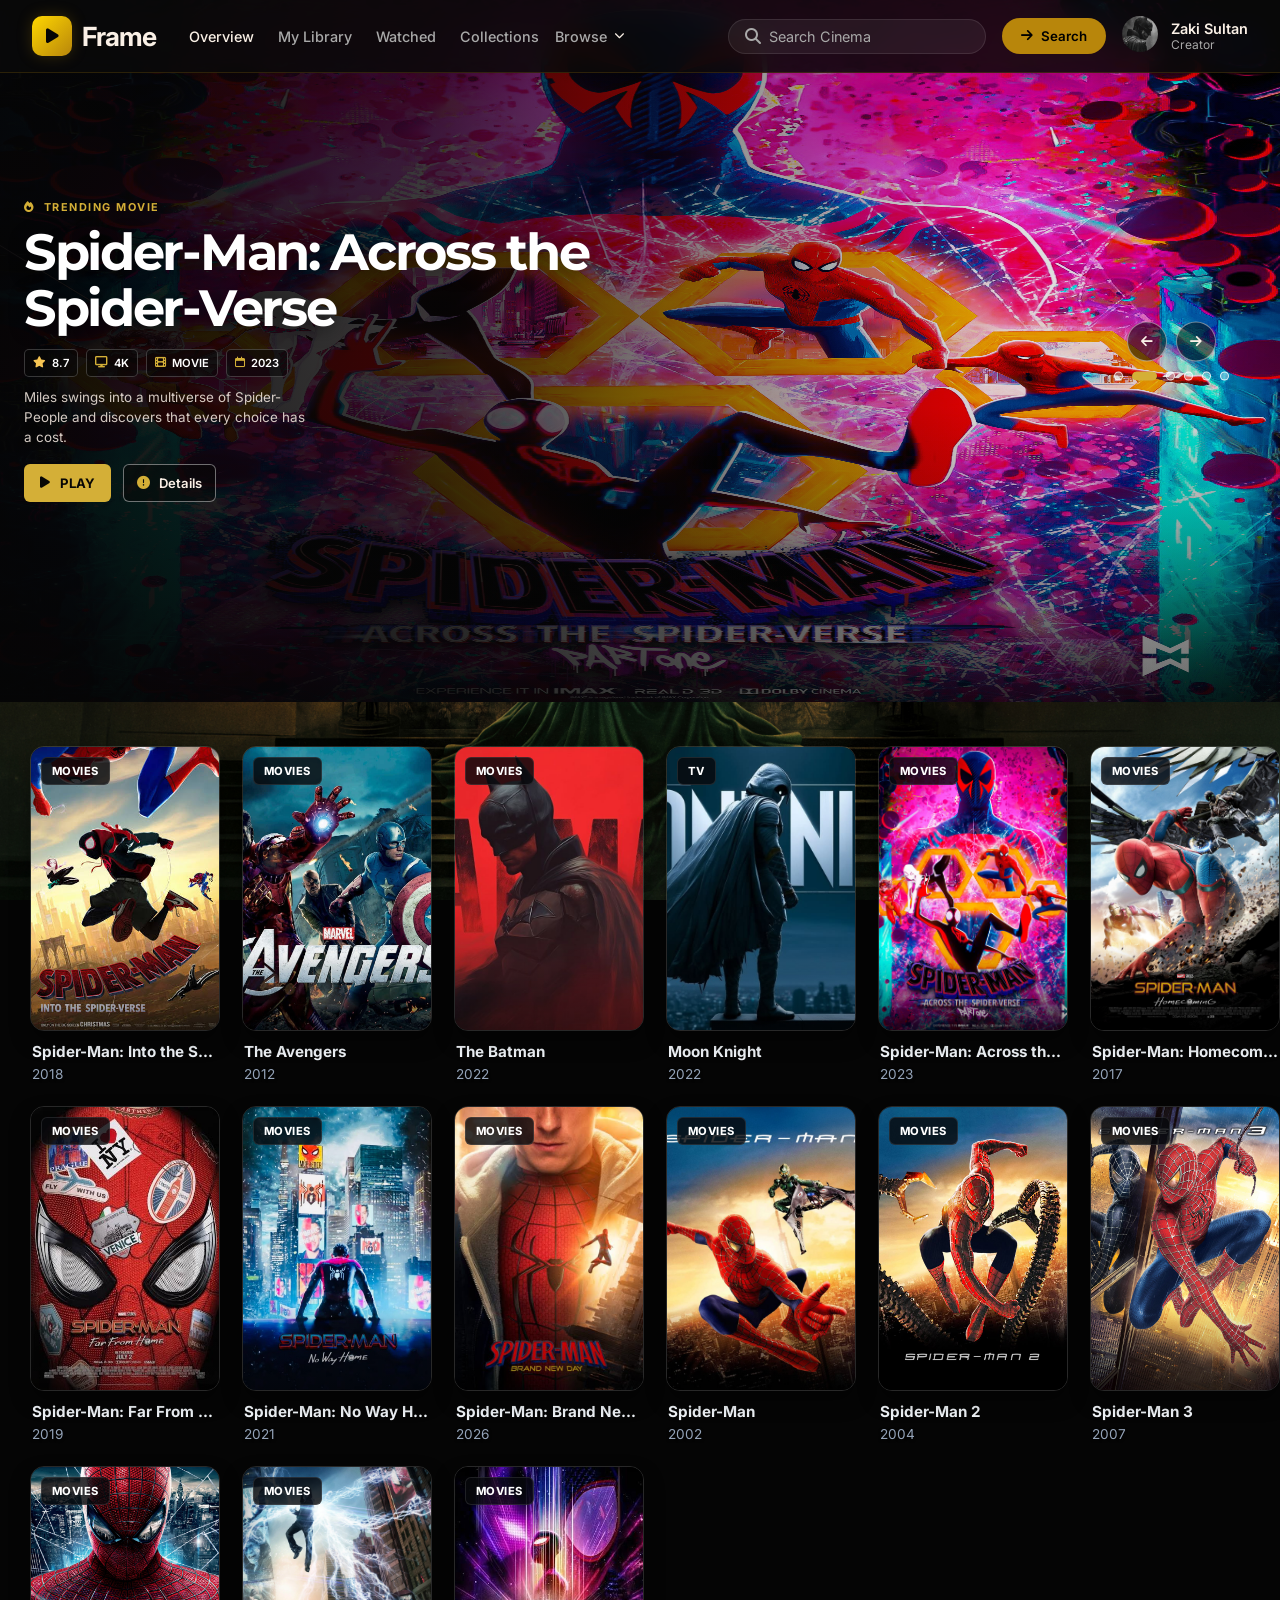
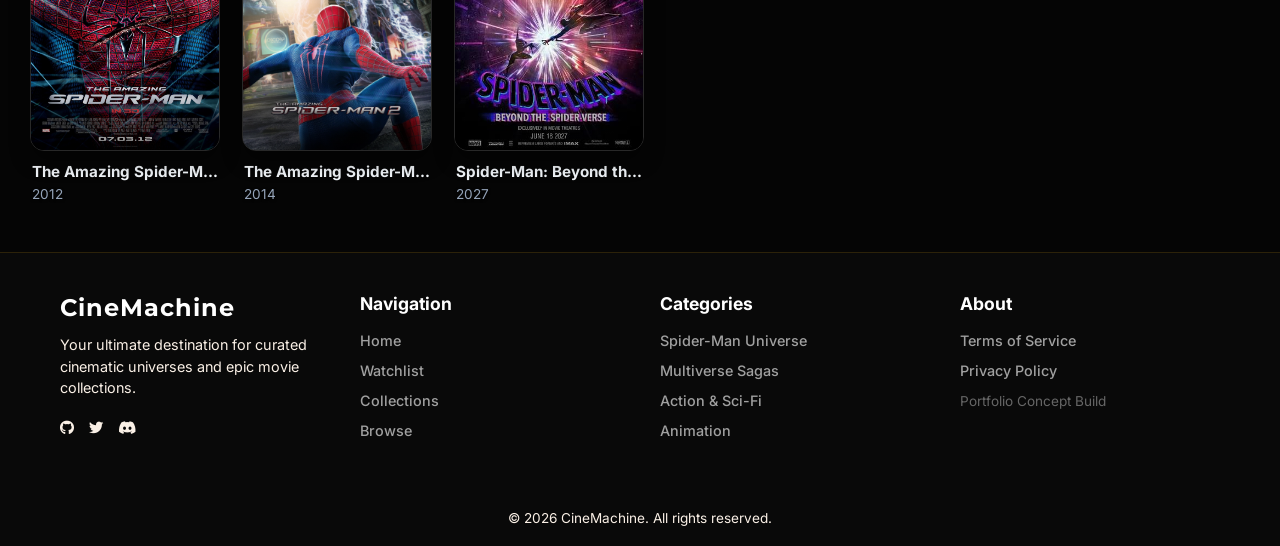
==== commit c2c4b4fb: "made slight changes in slider" ====
--- a/index.html
+++ b/index.html
@@ -82,7 +82,7 @@
                         <span><i class="fa-solid fa-film" aria-hidden="true"></i> MOVIE</span>
                         <span><i class="fa-regular fa-calendar" aria-hidden="true"></i> 2018</span>
                     </div>
-                    <p class="featured-description">Every universe has its own Spider-Man. Miles Morales is about to meet them all.</p>
+                    <p class="featured-description">Every universe has its own Spider-Man. Miles Morales is about to meet them all and find his own way.</p>
                     <button class="featured-explore" type="button">
                         <i class="fa-solid fa-play" aria-hidden="true"></i>
                         <span>PLAY</span>
@@ -137,6 +137,70 @@
                     </button>
                 </div>
             </article>
+            <article class="featured-slide" data-title="The Avengers" aria-hidden="true">
+                <img class="featured-image featured-image-landscape" src="images/pos1.jpg" alt="The Avengers banner artwork">
+                <div class="featured-copy">
+                    <p class="featured-eyebrow"><i class="fa-solid fa-fire" aria-hidden="true"></i> MARVEL FEATURE</p>
+                    <h2>The Avengers</h2>
+                    <div class="featured-meta" aria-label="Rating 8.0 out of 10, HD, movie, released 2012">
+                        <span class="featured-rating"><i class="fa-solid fa-star" aria-hidden="true"></i> 8.0</span>
+                        <span><i class="fa-solid fa-display" aria-hidden="true"></i> HD</span>
+                        <span><i class="fa-solid fa-film" aria-hidden="true"></i> MOVIE</span>
+                        <span><i class="fa-regular fa-calendar" aria-hidden="true"></i> 2012</span>
+                    </div>
+                    <p class="featured-description">Earth's mightiest heroes unite to stop Loki and an alien invasion from threatening the planet.</p>
+                    <button class="featured-explore" type="button">
+                        <i class="fa-solid fa-play" aria-hidden="true"></i>
+                        <span>PLAY</span>
+                    </button>
+                    <button class="featured-details" type="button">
+                        <i class="fa-solid fa-circle-exclamation" aria-hidden="true"></i>
+                        <span>Details</span>
+                    </button>
+                </div>
+            </article>
+            <article class="featured-slide" data-title="The Batman" aria-hidden="true">
+                <img class="featured-image featured-image-landscape" src="images/pos2-banner.jpg" alt="The Batman banner artwork">
+                <div class="featured-copy">
+                    <p class="featured-eyebrow"><i class="fa-solid fa-fire" aria-hidden="true"></i> FEATURED MOVIE</p>
+                    <h2>The Batman</h2>
+                    <div class="featured-meta" aria-label="HD movie, released 2022">
+                        <span><i class="fa-solid fa-display" aria-hidden="true"></i> HD</span>
+                        <span><i class="fa-solid fa-film" aria-hidden="true"></i> MOVIE</span>
+                        <span><i class="fa-regular fa-calendar" aria-hidden="true"></i> 2022</span>
+                    </div>
+                    <p class="featured-description">In Gotham City, Batman follows a trail of clues to uncover a corruption reaching deep into the city.</p>
+                    <button class="featured-explore" type="button">
+                        <i class="fa-solid fa-play" aria-hidden="true"></i>
+                        <span>PLAY</span>
+                    </button>
+                    <button class="featured-details" type="button">
+                        <i class="fa-solid fa-circle-exclamation" aria-hidden="true"></i>
+                        <span>Details</span>
+                    </button>
+                </div>
+            </article>
+            <article class="featured-slide" data-title="Moon Knight" aria-hidden="true">
+                <img class="featured-image featured-image-landscape" src="images/pos3-banner.jpg" alt="Moon Knight banner artwork">
+                <div class="featured-copy">
+                    <p class="featured-eyebrow"><i class="fa-solid fa-fire" aria-hidden="true"></i> FEATURED SERIES</p>
+                    <h2>Moon Knight</h2>
+                    <div class="featured-meta" aria-label="HD TV series, released 2022">
+                        <span><i class="fa-solid fa-display" aria-hidden="true"></i> HD</span>
+                        <span><i class="fa-solid fa-tv" aria-hidden="true"></i> TV SERIES</span>
+                        <span><i class="fa-regular fa-calendar" aria-hidden="true"></i> 2022</span>
+                    </div>
+                    <p class="featured-description">A mild-mannered gift-shop employee discovers he shares a body with a powerful Egyptian moon god.</p>
+                    <button class="featured-explore" type="button">
+                        <i class="fa-solid fa-play" aria-hidden="true"></i>
+                        <span>PLAY</span>
+                    </button>
+                    <button class="featured-details" type="button">
+                        <i class="fa-solid fa-circle-exclamation" aria-hidden="true"></i>
+                        <span>Details</span>
+                    </button>
+                </div>
+            </article>
 
             <div class="featured-controls">
                 <div class="featured-arrows">
@@ -151,6 +215,9 @@
                     <button class="featured-dot is-active" type="button" aria-label="Show Spider-Man: Into the Spider-Verse" aria-current="true"></button>
                     <button class="featured-dot" type="button" aria-label="Show Spider-Man: Across the Spider-Verse" aria-current="false"></button>
                     <button class="featured-dot" type="button" aria-label="Show Spider-Man: No Way Home" aria-current="false"></button>
+                    <button class="featured-dot" type="button" aria-label="Show The Avengers" aria-current="false"></button>
+                    <button class="featured-dot" type="button" aria-label="Show The Batman" aria-current="false"></button>
+                    <button class="featured-dot" type="button" aria-label="Show Moon Knight" aria-current="false"></button>
                 </div>
             </div>
 
--- a/style.css
+++ b/style.css
@@ -379,12 +379,16 @@
 
 .featured-image {
     position: absolute;
-    z-index: -2;
     inset: 0;
     width: 100%;
     height: 100%;
+    z-index: -2;
+    object-fit: fill;
+}
+
+.featured-image-landscape {
     object-fit: cover;
-    object-position: center 32%;
+    object-position: center;
 }
 
 .featured-copy {
@@ -421,7 +425,7 @@
 }
 
 .featured-description {
-    max-width: 760px;
+    max-width: 285px;
     margin-top: 10px;
     color: rgba(250, 240, 230, 0.84);
     font-size: clamp(0.82rem, 1.05vw, 0.95rem);
@@ -532,7 +536,7 @@
 }
 
 .featured-arrows {
-    flex-direction: column;
+    flex-direction: row;
 }
 
 .featured-dot {
